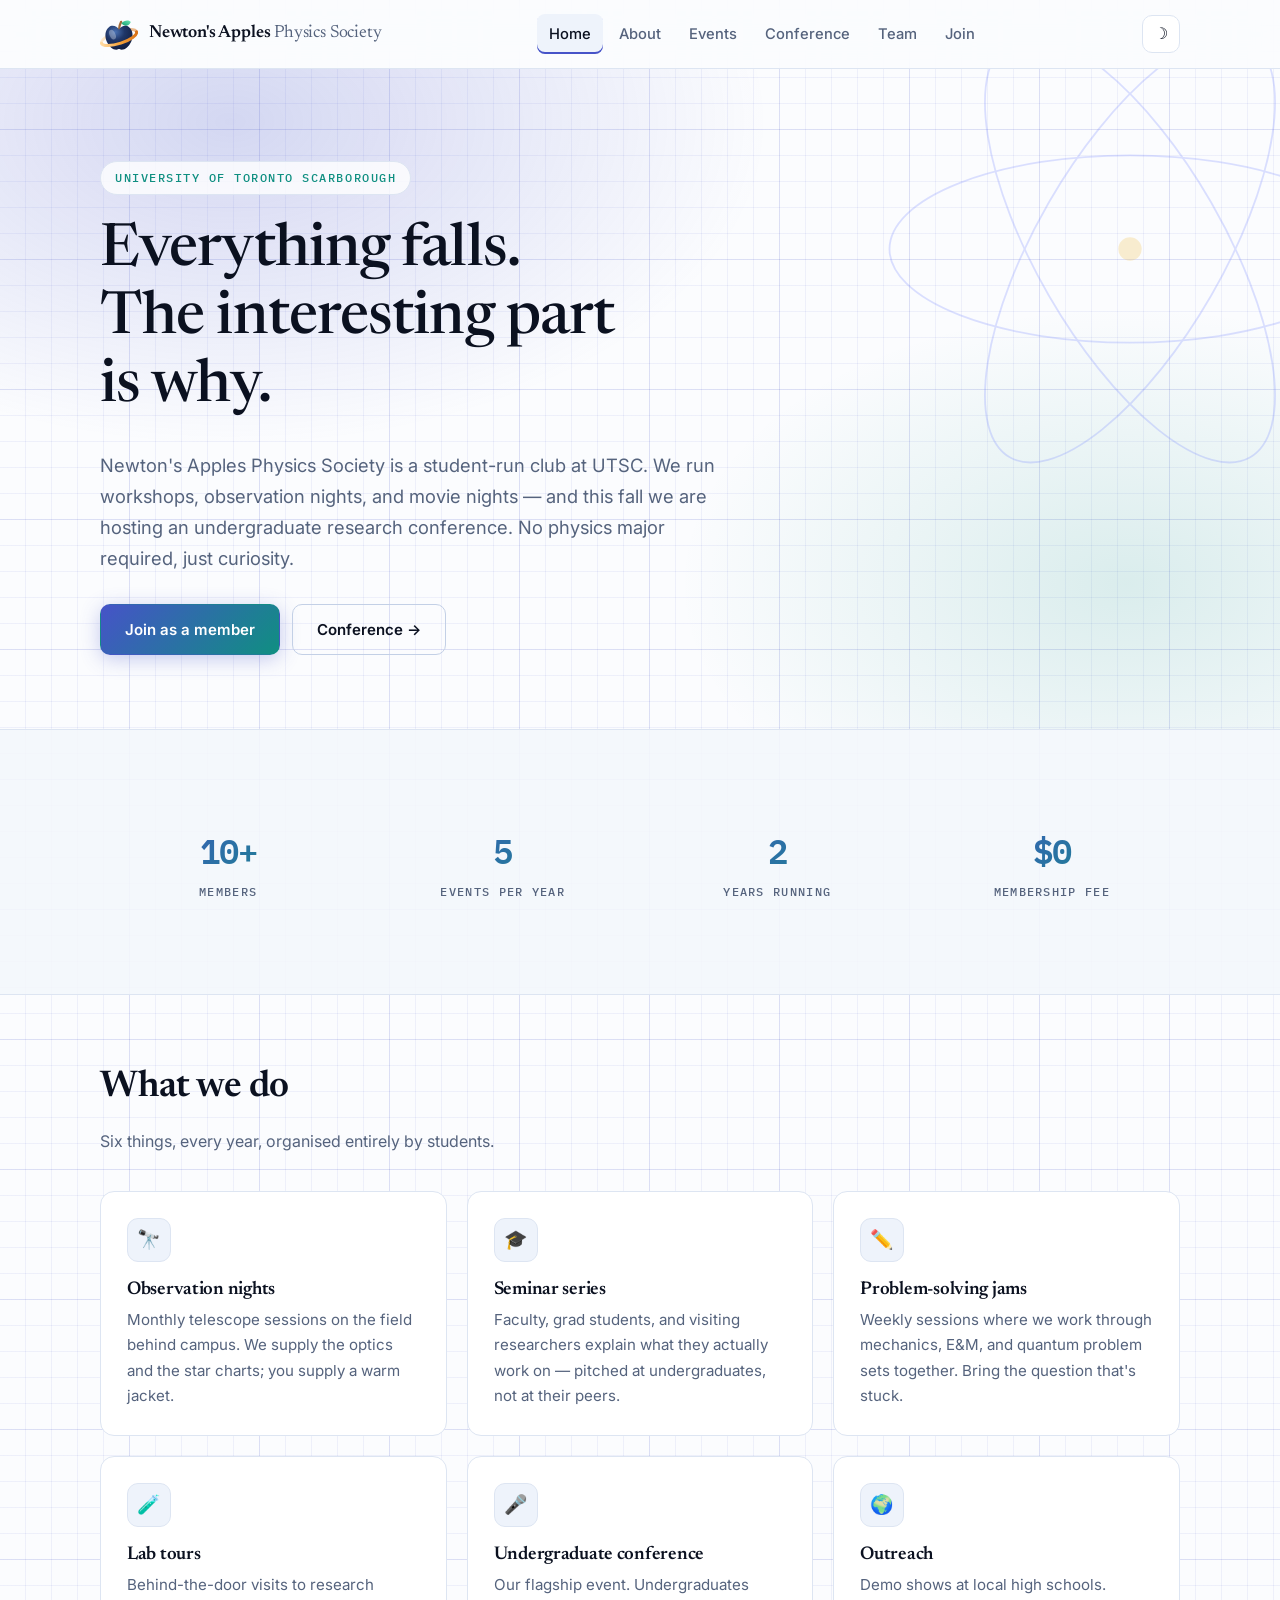
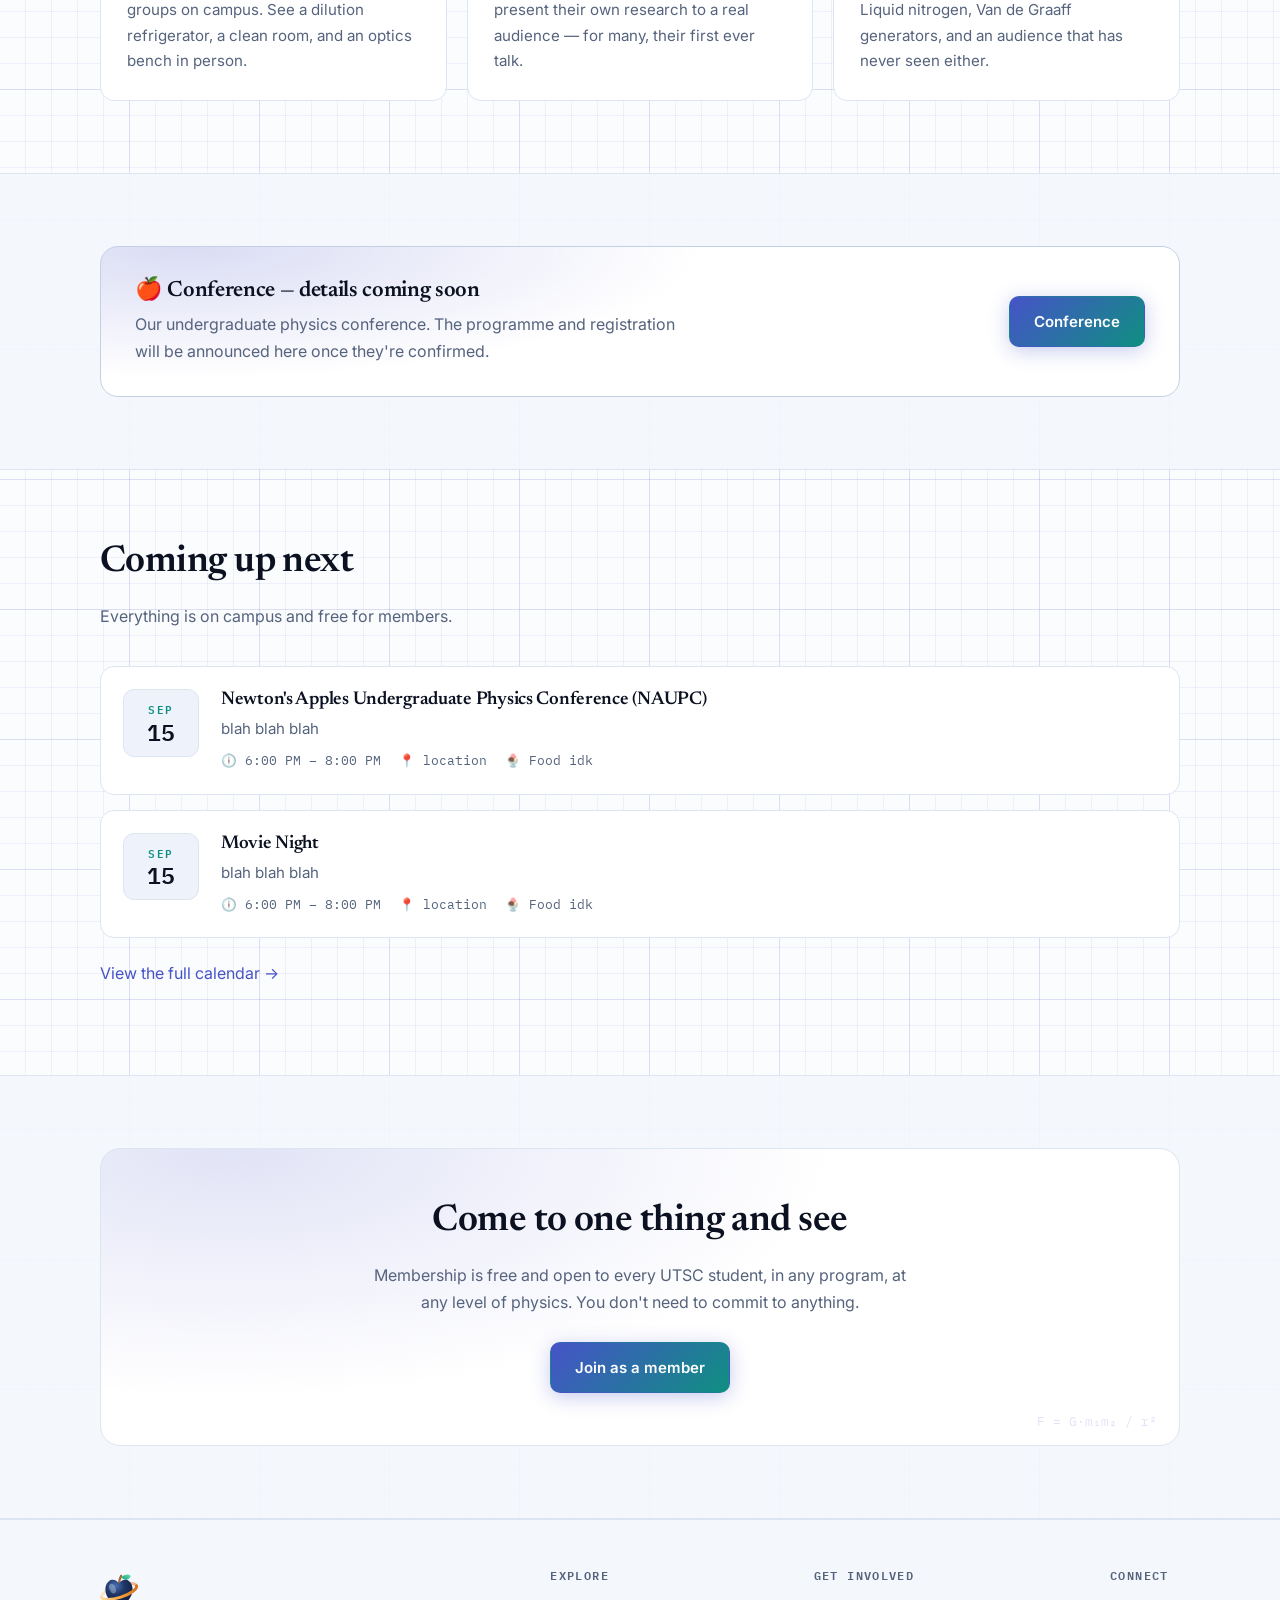
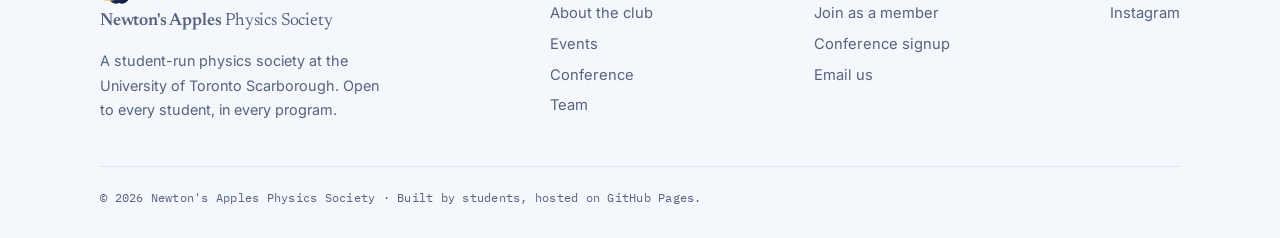
==== index.html @ 14713d63 "Update club description and event details" ====
<!DOCTYPE html>
<html lang="en" data-theme="dark">
<head>
<meta charset="utf-8">
<meta name="viewport" content="width=device-width, initial-scale=1">
<title>Newton's Apples Physics Society — UTSC</title>
<meta name="description" content="Newton's Apples Physics Society is a student-run club at UTSC — seminars, observation nights, problem-solving jams, and an annual undergraduate research conference.">
<link rel="icon" type="image/svg+xml" href="assets/img/logo-mark.svg">
<link rel="preconnect" href="https://fonts.googleapis.com">
<link rel="preconnect" href="https://fonts.gstatic.com" crossorigin>
<link href="https://fonts.googleapis.com/css2?family=IBM+Plex+Mono:wght@400;500;600&amp;family=Inter:wght@400;500;600;700&amp;family=Newsreader:opsz,wght@6..72,400;6..72,500;6..72,600&amp;display=swap" rel="stylesheet">
<link rel="stylesheet" href="assets/css/style.css">
<script src="assets/js/main.js"></script>
</head>
<body>

<header class="site-header">
  <div class="wrap nav">
    <a class="brand" href="index.html"><img class="brand-mark" src="assets/img/logo-mark.svg" alt="" width="38" height="38"> <span class="brand-name">Newton's Apples<span class="brand-sub">&nbsp;Physics Society</span></span></a>
    <nav class="nav-links">
      <a href="index.html">Home</a>
      <a href="about.html">About</a>
      <a href="events.html">Events</a>
      <a href="conference.html">Conference</a>
      <a href="team.html">Team</a>
      <a href="join.html">Join</a>
    </nav>
    <div style="display:flex;gap:8px">
      <button class="icon-btn" data-theme-toggle aria-label="Toggle theme">☀</button>
      <button class="icon-btn nav-toggle" data-nav-toggle aria-label="Menu" aria-expanded="false">☰</button>
    </div>
  </div>
</header>
<section class="hero">
  <div class="wrap">
    <span class="eyebrow">University of Toronto Scarborough</span>
    <h1>Everything falls.<br>The interesting part<br>is why.</h1>
    <p class="lead">Newton's Apples Physics Society is a student-run club at UTSC. We run workshops, observation nights, and movie nights — and this fall we are hosting an undergraduate research conference. No physics major required, just curiosity.</p>
    <div class="hero-actions">
      <a class="btn btn-primary" href="join.html">Join as a member</a>
      <a class="btn btn-ghost" href="conference.html">Conference →</a>
    </div>
  </div>
</section>

<section class="section section-alt">
  <div class="wrap">
    <div class="stats">
      <div class="stat"><div class="num">10+</div><div class="label">Members</div></div>
      <div class="stat"><div class="num">5</div><div class="label">Events per year</div></div>
      <div class="stat"><div class="num">2</div><div class="label">Years running</div></div>
      <div class="stat"><div class="num">$0</div><div class="label">Membership fee</div></div>
    </div>
  </div>
</section>

<section class="section">
  <div class="wrap">
    <div class="section-head">
      <h2>What we do</h2>
      <p>Six things, every year, organised entirely by students.</p>
    </div>
    <div class="grid grid-3">
      <div class="card">
        <div class="card-icon">🔭</div>
        <h3>Observation nights</h3>
        <p>Monthly telescope sessions on the field behind campus. We supply the optics and the star charts; you supply a warm jacket.</p>
      </div>
      <div class="card">
        <div class="card-icon">🎓</div>
        <h3>Seminar series</h3>
        <p>Faculty, grad students, and visiting researchers explain what they actually work on — pitched at undergraduates, not at their peers.</p>
      </div>
      <div class="card">
        <div class="card-icon">✏️</div>
        <h3>Problem-solving jams</h3>
        <p>Weekly sessions where we work through mechanics, E&amp;M, and quantum problem sets together. Bring the question that's stuck.</p>
      </div>
      <div class="card">
        <div class="card-icon">🧪</div>
        <h3>Lab tours</h3>
        <p>Behind-the-door visits to research groups on campus. See a dilution refrigerator, a clean room, and an optics bench in person.</p>
      </div>
      <div class="card">
        <div class="card-icon">🎤</div>
        <h3>Undergraduate conference</h3>
        <p>Our flagship event. Undergraduates present their own research to a real audience — for many, their first ever talk.</p>
      </div>
      <div class="card">
        <div class="card-icon">🌍</div>
        <h3>Outreach</h3>
        <p>Demo shows at local high schools. Liquid nitrogen, Van de Graaff generators, and an audience that has never seen either.</p>
      </div>
    </div>
  </div>
</section>

<section class="section section-alt">
  <div class="wrap">
    <div class="banner">
      <div>
        <h3>🍎 Conference — details coming soon</h3>
        <p>Our undergraduate physics conference. The programme and registration will be announced here once they're confirmed.</p>
      </div>
      <a class="btn btn-primary" href="conference.html">Conference</a>
    </div>
  </div>
</section>

<section class="section">
  <div class="wrap">
    <div class="section-head">
      <h2>Coming up next</h2>
      <p>Everything is on campus and free for members.</p>
    </div>

    <div class="event">
      <div class="event-date"><div class="mon">Sep</div><div class="day">15</div></div>
      <div class="event-body">
        <h3>Newton's Apples Undergraduate Physics Conference (NAUPC)</h3>
        <p>blah blah blah</p>
        <div class="event-meta"><span>🕕 6:00 PM – 8:00 PM</span><span>📍 location</span><span>🍨 Food idk</span></div>
      </div>
    </div>

    <div class="event">
      <div class="event-date"><div class="mon">Sep</div><div class="day">15</div></div>
      <div class="event-body">
        <h3>Movie Night</h3>
        <p>blah blah blah</p>
        <div class="event-meta"><span>🕕 6:00 PM – 8:00 PM</span><span>📍 location</span><span>🍨 Food idk</span></div>
      </div>
    </div>

    <p style="margin-top:22px"><a href="events.html">View the full calendar →</a></p>
  </div>
</section>

<section class="section section-alt">
  <div class="wrap">
    <div class="cta" data-eq="F = G·m₁m₂ / r²">
      <h2>Come to one thing and see</h2>
      <p>Membership is free and open to every UTSC student, in any program, at any level of physics. You don't need to commit to anything.</p>
      <a class="btn btn-primary" href="join.html">Join as a member</a>
    </div>
  </div>
</section>
<footer class="site-footer">
  <div class="wrap">
    <div class="footer-grid">
      <div class="footer-col" style="max-width:290px">
        <a class="brand" href="index.html" style="margin-bottom:10px"><img class="brand-mark" src="assets/img/logo-mark.svg" alt="" width="38" height="38"> <span class="brand-name">Newton's Apples<span class="brand-sub">&nbsp;Physics Society</span></span></a>
        <p class="muted" style="font-size:.9rem">A student-run physics society at the University of Toronto Scarborough. Open to every student, in every program.</p>
      </div>
      <div class="footer-col">
        <h4>Explore</h4>
        <a href="about.html">About the club</a>
        <a href="events.html">Events</a>
        <a href="conference.html">Conference</a>
        <a href="team.html">Team</a>
      </div>
      <div class="footer-col">
        <h4>Get involved</h4>
        <a href="join.html">Join as a member</a>
        <a href="conference.html">Conference signup</a>
        <a href="mailto:hello@example.com">Email us</a>
      </div>
      <div class="footer-col">
        <h4>Connect</h4>
        <a href="https://www.instagram.com/utsc_naps/" target="_blank" rel="noopener">Instagram</a>
      </div>
    </div>
    <div class="footer-bottom">© <span data-year>2026</span> Newton's Apples Physics Society · Built by students, hosted on GitHub Pages.</div>
  </div>
</footer>

</body>
</html>
---- assets/css/style.css ----
/* ============================================================
   Newton's Apples Physics Society — stylesheet

   Type system has three roles:
     serif (Newsreader)  → headings, scholarly/journal voice
     sans  (Inter)       → body copy
     mono  (Plex Mono)   → anything measured: dates, times, stats,
                           labels, table headers. Reads as readout.

   Re-theme the whole site from the :root block below.
   ============================================================ */

:root {
  /* deep space */
  --bg:        #05070e;
  --bg-2:      #080c17;
  --surface:   #0c1120;
  --surface-2: #121a2e;
  --border:    #1e2942;
  --border-lit:#2b3a5c;

  --text:      #e9eefc;
  --muted:     #8e9bba;

  --accent:    #7c8cff;   /* periwinkle — primary */
  --accent-2:  #4fd6c4;   /* teal — secondary */
  --gold:      #f2c14e;   /* the apple — sparingly */
  --accent-ink:#05070e;

  /* graph paper */
  --grid:      rgba(124, 140, 255, .055);
  --grid-bold: rgba(124, 140, 255, .085);
  --star:      rgba(255, 255, 255, .85);

  --radius:    14px;
  --maxw:      1120px;

  --serif: "Newsreader", ui-serif, Georgia, "Times New Roman", serif;
  --sans:  "Inter", -apple-system, BlinkMacSystemFont, "Segoe UI", Roboto, Helvetica, Arial, sans-serif;
  --mono:  "IBM Plex Mono", ui-monospace, SFMono-Regular, Menlo, Consolas, monospace;
}

[data-theme="light"] {
  --bg:        #fbfcfe;
  --bg-2:      #f4f7fc;
  --surface:   #ffffff;
  --surface-2: #eef3fb;
  --border:    #dde5f2;
  --border-lit:#c3d0e6;

  --text:      #0b1120;
  --muted:     #55637d;

  --accent:    #4653c8;
  --accent-2:  #0f8f81;
  --gold:      #b8862a;
  --accent-ink:#ffffff;

  --grid:      rgba(70, 83, 200, .07);
  --grid-bold: rgba(70, 83, 200, .11);
  --star:      transparent;
}

* { box-sizing: border-box; }
html { scroll-behavior: smooth; }

/* ---------- Graph paper ground ---------- */
body {
  margin: 0;
  color: var(--text);
  font-family: var(--sans);
  font-size: 16px;
  line-height: 1.68;
  -webkit-font-smoothing: antialiased;
  background-color: var(--bg);
  background-image:
    linear-gradient(var(--grid) 1px, transparent 1px),
    linear-gradient(90deg, var(--grid) 1px, transparent 1px),
    linear-gradient(var(--grid-bold) 1px, transparent 1px),
    linear-gradient(90deg, var(--grid-bold) 1px, transparent 1px);
  background-size: 26px 26px, 26px 26px, 130px 130px, 130px 130px;
  background-position: -1px -1px;
}

img { max-width: 100%; display: block; }
a { color: var(--accent); text-decoration: none; }
a:hover { text-decoration: underline; text-underline-offset: 3px; }

h1, h2, h3 {
  font-family: var(--serif);
  font-weight: 600;
  line-height: 1.15;
  letter-spacing: -0.015em;
  margin: 0 0 .5em;
}
h1 { font-size: clamp(2.3rem, 5.4vw, 3.7rem); font-weight: 500; }
h2 { font-size: clamp(1.7rem, 3.3vw, 2.3rem); }
h3 { font-size: 1.16rem; font-weight: 600; }
p  { margin: 0 0 1rem; }

.wrap { max-width: var(--maxw); margin: 0 auto; padding: 0 20px; }
.muted { color: var(--muted); }
.center { text-align: center; }

/* ---------- Header ---------- */
.site-header {
  position: sticky; top: 0; z-index: 50;
  background: color-mix(in srgb, var(--bg) 86%, transparent);
  backdrop-filter: blur(12px) saturate(1.3);
  border-bottom: 1px solid var(--border);
}
.nav { display: flex; align-items: center; justify-content: space-between; gap: 16px; min-height: 68px; }

.brand {
  display: flex; align-items: center; gap: 11px;
  font-family: var(--serif); font-weight: 600; font-size: 1.1rem;
  color: var(--text); text-decoration: none; letter-spacing: -0.01em;
}
.brand:hover { text-decoration: none; }
.brand-name { display: inline; }
.brand-sub { color: var(--muted); font-weight: 400; }

/* Brand mark: the apple-and-rings logo */
.brand-mark {
  width: 38px; height: 38px; flex: none; display: block;
}

.nav-links { display: flex; align-items: center; gap: 4px; }
.nav-links a {
  color: var(--muted); font-size: .92rem; font-weight: 500;
  padding: 8px 12px; border-radius: 8px; text-decoration: none;
  transition: color .15s ease, background .15s ease;
}
.nav-links a:hover { color: var(--text); background: var(--surface-2); text-decoration: none; }
.nav-links a.active { color: var(--text); background: var(--surface-2); box-shadow: inset 0 -2px 0 var(--accent); }

.icon-btn {
  background: var(--surface); border: 1px solid var(--border); color: var(--text);
  width: 38px; height: 38px; border-radius: 10px; cursor: pointer;
  display: grid; place-items: center; font-size: 1rem; line-height: 1;
  transition: border-color .15s ease, background .15s ease;
}
.icon-btn:hover { background: var(--surface-2); border-color: var(--border-lit); }
.nav-toggle { display: none; }

/* ---------- Buttons ---------- */
.btn {
  display: inline-block; padding: 12px 24px; border-radius: 10px;
  font-family: var(--sans); font-weight: 600; font-size: .94rem;
  text-decoration: none; cursor: pointer; border: 1px solid transparent;
  transition: transform .14s ease, box-shadow .14s ease, background .14s ease;
}
.btn:hover { text-decoration: none; transform: translateY(-2px); }
.btn-primary {
  background: linear-gradient(135deg, var(--accent), var(--accent-2));
  color: var(--accent-ink);
  box-shadow: 0 4px 20px color-mix(in srgb, var(--accent) 30%, transparent);
}
.btn-primary:hover { box-shadow: 0 8px 28px color-mix(in srgb, var(--accent) 42%, transparent); }
.btn-ghost { background: transparent; border-color: var(--border-lit); color: var(--text); }
.btn-ghost:hover { background: var(--surface-2); border-color: var(--accent); }

/* ---------- Hero: starfield + orbital diagram ---------- */
.hero { position: relative; padding: 92px 0 74px; overflow: hidden; }

/* nebula glow + stars */
.hero::before {
  content: ""; position: absolute; inset: 0; pointer-events: none;
  background:
    radial-gradient(1px 1px at 12% 22%, var(--star), transparent),
    radial-gradient(1px 1px at 27% 68%, var(--star), transparent),
    radial-gradient(1.4px 1.4px at 41% 15%, var(--star), transparent),
    radial-gradient(1px 1px at 58% 46%, var(--star), transparent),
    radial-gradient(1px 1px at 73% 12%, var(--star), transparent),
    radial-gradient(1.6px 1.6px at 86% 58%, var(--star), transparent),
    radial-gradient(1px 1px at 92% 31%, var(--star), transparent),
    radial-gradient(1px 1px at 64% 82%, var(--star), transparent),
    radial-gradient(1px 1px at 34% 90%, var(--star), transparent),
    radial-gradient(1.2px 1.2px at 8% 54%, var(--star), transparent),
    radial-gradient(60% 70% at 18% 8%, color-mix(in srgb, var(--accent) 22%, transparent), transparent 70%),
    radial-gradient(50% 60% at 88% 78%, color-mix(in srgb, var(--accent-2) 14%, transparent), transparent 70%);
}

/* three-ring orbital, top right */
.hero::after {
  content: ""; position: absolute; pointer-events: none;
  top: -80px; right: -110px; width: 520px; height: 520px;
  opacity: .26;
  background: no-repeat center/contain
    url("data:image/svg+xml,%3Csvg xmlns='http://www.w3.org/2000/svg' viewBox='0 0 400 400'%3E%3Cg fill='none' stroke='%237c8cff' stroke-width='1.4'%3E%3Cellipse cx='200' cy='200' rx='185' ry='72'/%3E%3Cellipse cx='200' cy='200' rx='185' ry='72' transform='rotate(60 200 200)'/%3E%3Cellipse cx='200' cy='200' rx='185' ry='72' transform='rotate(120 200 200)'/%3E%3C/g%3E%3Ccircle cx='200' cy='200' r='9' fill='%23f2c14e'/%3E%3Ccircle cx='385' cy='200' r='5' fill='%234fd6c4'/%3E%3Ccircle cx='108' cy='40' r='5' fill='%237c8cff'/%3E%3C/svg%3E");
  animation: orbit 64s linear infinite;
}
@keyframes orbit { to { transform: rotate(360deg); } }

.hero .wrap { position: relative; z-index: 1; }
.hero p.lead { font-size: 1.15rem; color: var(--muted); max-width: 640px; margin-bottom: 30px; }
.hero-actions { display: flex; gap: 12px; flex-wrap: wrap; }

/* ---------- Eyebrow (mono label) ---------- */
.eyebrow {
  display: inline-block;
  font-family: var(--mono); font-size: .73rem; font-weight: 500;
  letter-spacing: .13em; text-transform: uppercase; color: var(--accent-2);
  background: color-mix(in srgb, var(--surface) 80%, transparent);
  border: 1px solid var(--border); border-radius: 999px;
  padding: 6px 14px; margin-bottom: 22px;
}

/* ---------- Sections ---------- */
.section { position: relative; padding: 72px 0; }
.section-alt { background: color-mix(in srgb, var(--bg-2) 88%, transparent); border-block: 1px solid var(--border); }
.section-head { margin-bottom: 36px; max-width: 680px; }
.section-head p { color: var(--muted); margin: 0; }

/* ---------- Cards ---------- */
.grid { display: grid; gap: 20px; }
.grid-3 { grid-template-columns: repeat(auto-fit, minmax(285px, 1fr)); }
.grid-4 { grid-template-columns: repeat(auto-fit, minmax(225px, 1fr)); }

.card {
  position: relative; overflow: hidden;
  background: var(--surface); border: 1px solid var(--border);
  border-radius: var(--radius); padding: 26px;
  transition: border-color .18s ease, transform .18s ease, box-shadow .18s ease;
}
/* faint detector-glow on hover */
.card::after {
  content: ""; position: absolute; inset: 0; pointer-events: none; opacity: 0;
  background: radial-gradient(70% 90% at 50% 0%, color-mix(in srgb, var(--accent) 15%, transparent), transparent 70%);
  transition: opacity .25s ease;
}
.card:hover { border-color: var(--border-lit); transform: translateY(-3px); box-shadow: 0 12px 34px rgba(0,0,0,.28); }
.card:hover::after { opacity: 1; }
[data-theme="light"] .card:hover { box-shadow: 0 12px 30px rgba(11,17,32,.09); }
.card h3 { margin-bottom: .38em; }
.card p { color: var(--muted); margin: 0; font-size: .945rem; }
.card-icon {
  width: 44px; height: 44px; border-radius: 11px;
  background: var(--surface-2); border: 1px solid var(--border);
  display: grid; place-items: center;
  font-size: 1.18rem; margin-bottom: 17px;
  transition: border-color .18s ease;
}
.card:hover .card-icon { border-color: var(--border-lit); }

/* ---------- Stats: instrument readout ---------- */
.stats { display: grid; grid-template-columns: repeat(auto-fit, minmax(150px, 1fr)); gap: 18px; }
.stat { text-align: center; padding: 20px 14px; }
.stat .num {
  font-family: var(--mono); font-size: 2.15rem; font-weight: 600; letter-spacing: -.03em;
  background: linear-gradient(135deg, var(--accent), var(--accent-2));
  -webkit-background-clip: text; background-clip: text; color: transparent;
}
.stat .label {
  font-family: var(--mono); font-size: .74rem; font-weight: 500;
  letter-spacing: .11em; text-transform: uppercase; color: var(--muted); margin-top: 2px;
}

/* ---------- Events ---------- */
.event {
  display: flex; gap: 22px; align-items: flex-start;
  background: var(--surface); border: 1px solid var(--border);
  border-radius: var(--radius); padding: 22px; margin-bottom: 15px;
  transition: border-color .18s ease;
}
.event:hover { border-color: var(--border-lit); }
.event-date {
  flex: none; width: 76px; text-align: center;
  background: var(--surface-2); border: 1px solid var(--border);
  border-radius: 11px; padding: 10px 6px;
}
.event-date .mon {
  font-family: var(--mono); font-size: .7rem; font-weight: 600;
  letter-spacing: .12em; text-transform: uppercase; color: var(--accent-2);
}
.event-date .day { font-family: var(--mono); font-size: 1.45rem; font-weight: 600; line-height: 1.15; }
.event-body { flex: 1; min-width: 0; }
.event-body h3 { margin-bottom: .3em; }
.event-body p { color: var(--muted); margin: 0 0 .6em; font-size: .945rem; }
.event-meta {
  font-family: var(--mono); font-size: .79rem; color: var(--muted);
  display: flex; gap: 18px; flex-wrap: wrap;
}
.event.past { opacity: .58; }

/* ---------- Tags ---------- */
.tags { display: flex; gap: 7px; flex-wrap: wrap; margin-top: 14px; }
.tag {
  font-family: var(--mono); font-size: .71rem; font-weight: 500;
  letter-spacing: .05em; padding: 4px 10px; border-radius: 5px;
  background: var(--surface-2); border: 1px solid var(--border); color: var(--muted);
}

/* ---------- People: nucleus + orbit ---------- */
.person { text-align: center; }
.avatar {
  position: relative;
  width: 88px; height: 88px; border-radius: 50%; margin: 6px auto 20px;
  background: linear-gradient(135deg, var(--accent), var(--accent-2));
  display: grid; place-items: center;
  font-family: var(--mono); font-size: 1.45rem; font-weight: 600; color: var(--accent-ink);
}
.avatar::after {
  content: ""; position: absolute; inset: -9px -18px;
  border: 1px solid var(--border-lit); border-radius: 50%;
  transform: rotate(-22deg);
}
.person h3 { margin-bottom: .15em; font-size: 1.06rem; }
/* No bio after the role? Don't leave a dangling margin. */
.person .role:last-child { margin-bottom: 0; }
.person .role {
  font-family: var(--mono); font-size: .76rem; font-weight: 500;
  letter-spacing: .09em; text-transform: uppercase; color: var(--gold); margin-bottom: .7em;
}
.person p { font-size: .9rem; }

/* ---------- FAQ ---------- */
details.faq {
  background: var(--surface); border: 1px solid var(--border);
  border-radius: var(--radius); padding: 18px 22px; margin-bottom: 11px;
  transition: border-color .18s ease;
}
details.faq:hover { border-color: var(--border-lit); }
details.faq summary {
  cursor: pointer; font-family: var(--serif); font-weight: 600; font-size: 1.04rem;
  list-style: none; display: flex; justify-content: space-between; align-items: center; gap: 14px;
}
details.faq summary::-webkit-details-marker { display: none; }
details.faq summary::after {
  content: "+"; font-family: var(--mono); color: var(--accent-2);
  font-size: 1.25rem; font-weight: 400; flex: none;
}
details.faq[open] summary::after { content: "\2212"; }
details.faq p { color: var(--muted); margin: 13px 0 0; font-size: .945rem; }

/* ---------- CTA, stamped with an equation ---------- */
.cta {
  position: relative; overflow: hidden;
  background:
    radial-gradient(80% 120% at 12% 0%, color-mix(in srgb, var(--accent) 16%, transparent), transparent 70%),
    var(--surface);
  border: 1px solid var(--border); border-radius: 20px;
  padding: 52px 34px; text-align: center;
}
.cta::after {
  content: attr(data-eq);
  position: absolute; right: 22px; bottom: 12px;
  font-family: var(--mono); font-size: .82rem; color: var(--accent);
  opacity: .16; pointer-events: none; white-space: nowrap;
}
.cta p { color: var(--muted); max-width: 540px; margin: 0 auto 26px; }

/* ---------- Google Form embeds ---------- */
.form-embed { margin: 8px 0 0; }
.form-embed iframe {
  width: 100%; min-height: 780px; border: 1px solid var(--border);
  border-radius: var(--radius); background: #fff; display: block;
}
.form-setup {
  background: var(--surface); border: 1px dashed var(--border-lit);
  border-radius: var(--radius); padding: 40px 28px; text-align: center;
}
.form-setup .card-icon { margin: 0 auto 14px; width: 52px; height: 52px; font-size: 1.4rem; }
.form-setup h3 { margin-bottom: .4em; }
.form-setup p { color: var(--muted); max-width: 470px; margin: 0 auto 20px; font-size: .945rem; }
.form-setup code {
  font-family: var(--mono); background: var(--surface-2);
  border: 1px solid var(--border); border-radius: 5px;
  padding: 2px 7px; font-size: .84rem; color: var(--accent-2);
}

/* ---------- Conference banner ---------- */
.banner {
  position: relative; overflow: hidden;
  display: flex; align-items: center; justify-content: space-between;
  gap: 26px; flex-wrap: wrap;
  background:
    radial-gradient(70% 130% at 8% 0%, color-mix(in srgb, var(--accent) 20%, transparent), transparent 68%),
    var(--surface);
  border: 1px solid var(--border-lit); border-radius: 18px; padding: 32px 34px;
}
.banner h3 { margin-bottom: .3em; font-size: 1.38rem; }
.banner p { color: var(--muted); margin: 0; max-width: 560px; }

/* ---------- Timeline: worldline with events on it ---------- */
.timeline { border-left: 1px solid var(--border-lit); padding-left: 28px; margin-left: 9px; }
.timeline-item { position: relative; padding-bottom: 30px; }
.timeline-item::before {
  content: ""; position: absolute; left: -34px; top: 8px;
  width: 11px; height: 11px; border-radius: 50%;
  background: var(--accent-2); border: 2px solid var(--bg);
  box-shadow: 0 0 0 3px color-mix(in srgb, var(--accent-2) 22%, transparent);
}
.timeline-item .when {
  font-family: var(--mono); font-size: .75rem; font-weight: 500;
  letter-spacing: .1em; text-transform: uppercase; color: var(--gold); margin-bottom: 5px;
}
.timeline-item h3 { margin-bottom: .25em; font-size: 1.06rem; }
.timeline-item p { color: var(--muted); margin: 0; font-size: .935rem; }

/* ---------- Schedule table ---------- */
table.schedule { width: 100%; border-collapse: collapse; font-size: .94rem; }
table.schedule th, table.schedule td { text-align: left; padding: 13px 14px; border-bottom: 1px solid var(--border); }
table.schedule th {
  font-family: var(--mono); font-size: .72rem; font-weight: 600;
  text-transform: uppercase; letter-spacing: .1em; color: var(--muted);
}
table.schedule tbody tr { transition: background .15s ease; }
table.schedule tbody tr:hover { background: var(--surface); }
table.schedule td:first-child {
  font-family: var(--mono); white-space: nowrap; color: var(--accent-2); font-weight: 500;
}
table.schedule td:last-child { font-family: var(--mono); font-size: .85rem; color: var(--muted); }
.table-scroll { overflow-x: auto; -webkit-overflow-scrolling: touch; }

/* ---------- Footer ---------- */
.site-footer { border-top: 1px solid var(--border); background: var(--bg-2); padding: 46px 0 30px; font-size: .92rem; }
.footer-grid { display: flex; justify-content: space-between; gap: 34px; flex-wrap: wrap; margin-bottom: 28px; }
.footer-col h4 {
  font-family: var(--mono); font-size: .72rem; font-weight: 600;
  text-transform: uppercase; letter-spacing: .12em; color: var(--muted); margin: 0 0 13px;
}
.footer-col a { display: block; color: var(--muted); padding: 3px 0; }
.footer-col a:hover { color: var(--text); }
.footer-bottom {
  border-top: 1px solid var(--border); padding-top: 20px;
  color: var(--muted); font-family: var(--mono); font-size: .78rem; letter-spacing: .02em;
}

/* ---------- Mobile ---------- */
/* Nav collapses at 900px, not 760px, so the full club name always fits
   beside the links rather than being truncated. */
@media (max-width: 900px) {
  .nav-toggle { display: grid; }
  .nav-links {
    display: none; position: absolute; top: 100%; left: 0; right: 0;
    flex-direction: column; align-items: stretch; gap: 2px;
    background: var(--bg); border-bottom: 1px solid var(--border); padding: 12px 20px 18px;
  }
  .nav-links.open { display: flex; }
  .nav-links a { padding: 11px 12px; }
}

/* On narrow phones the name stacks under itself rather than shrinking away. */
@media (max-width: 520px) {
  .brand { font-size: 1rem; }
  .brand-name { display: flex; flex-direction: column; line-height: 1.14; }
  .brand-sub { font-size: .84em; }
  .brand-sub::before { content: none; }
}

@media (max-width: 760px) {
  .hero { padding: 58px 0 50px; }
  .hero::after { width: 320px; height: 320px; top: -60px; right: -120px; opacity: .12; }
  .event { flex-direction: column; gap: 14px; }
  .event-date { width: auto; display: inline-flex; gap: 9px; align-items: baseline; padding: 6px 14px; }
  .cta::after { display: none; }
}

@media (prefers-reduced-motion: reduce) {
  *, *::before, *::after { animation: none !important; transition: none !important; }
  html { scroll-behavior: auto; }
}

/* ---------- Under-construction placeholder ---------- */
.construction {
  max-width: 640px; margin: 0 auto; text-align: center;
  padding: 58px 32px; border-radius: 20px;
  border: 1px dashed var(--border-lit);
  background:
    radial-gradient(80% 120% at 50% 0%, color-mix(in srgb, var(--accent) 13%, transparent), transparent 70%),
    var(--surface);
}
.construction .glyph { font-size: 2.4rem; margin-bottom: 16px; }
.construction .glyph img { width: 92px; height: 92px; margin: 0 auto; }
.construction h2 { font-size: clamp(1.45rem, 2.6vw, 1.85rem); margin-bottom: .5em; }
.construction p { color: var(--muted); margin: 0 auto 24px; max-width: 460px; }
.construction .status {
  display: inline-flex; align-items: center; gap: 9px;
  font-family: var(--mono); font-size: .76rem; font-weight: 500;
  letter-spacing: .13em; text-transform: uppercase; color: var(--accent-2);
  background: var(--surface-2); border: 1px solid var(--border);
  border-radius: 999px; padding: 7px 16px;
}
.construction .status .dot {
  width: 7px; height: 7px; border-radius: 50%; flex: none;
  background: var(--accent-2); animation: pulse 1.9s ease-in-out infinite;
}
@keyframes pulse {
  0%, 100% { opacity: 1;  box-shadow: 0 0 0 0 color-mix(in srgb, var(--accent-2) 55%, transparent); }
  50%      { opacity: .5; box-shadow: 0 0 0 6px transparent; }
}
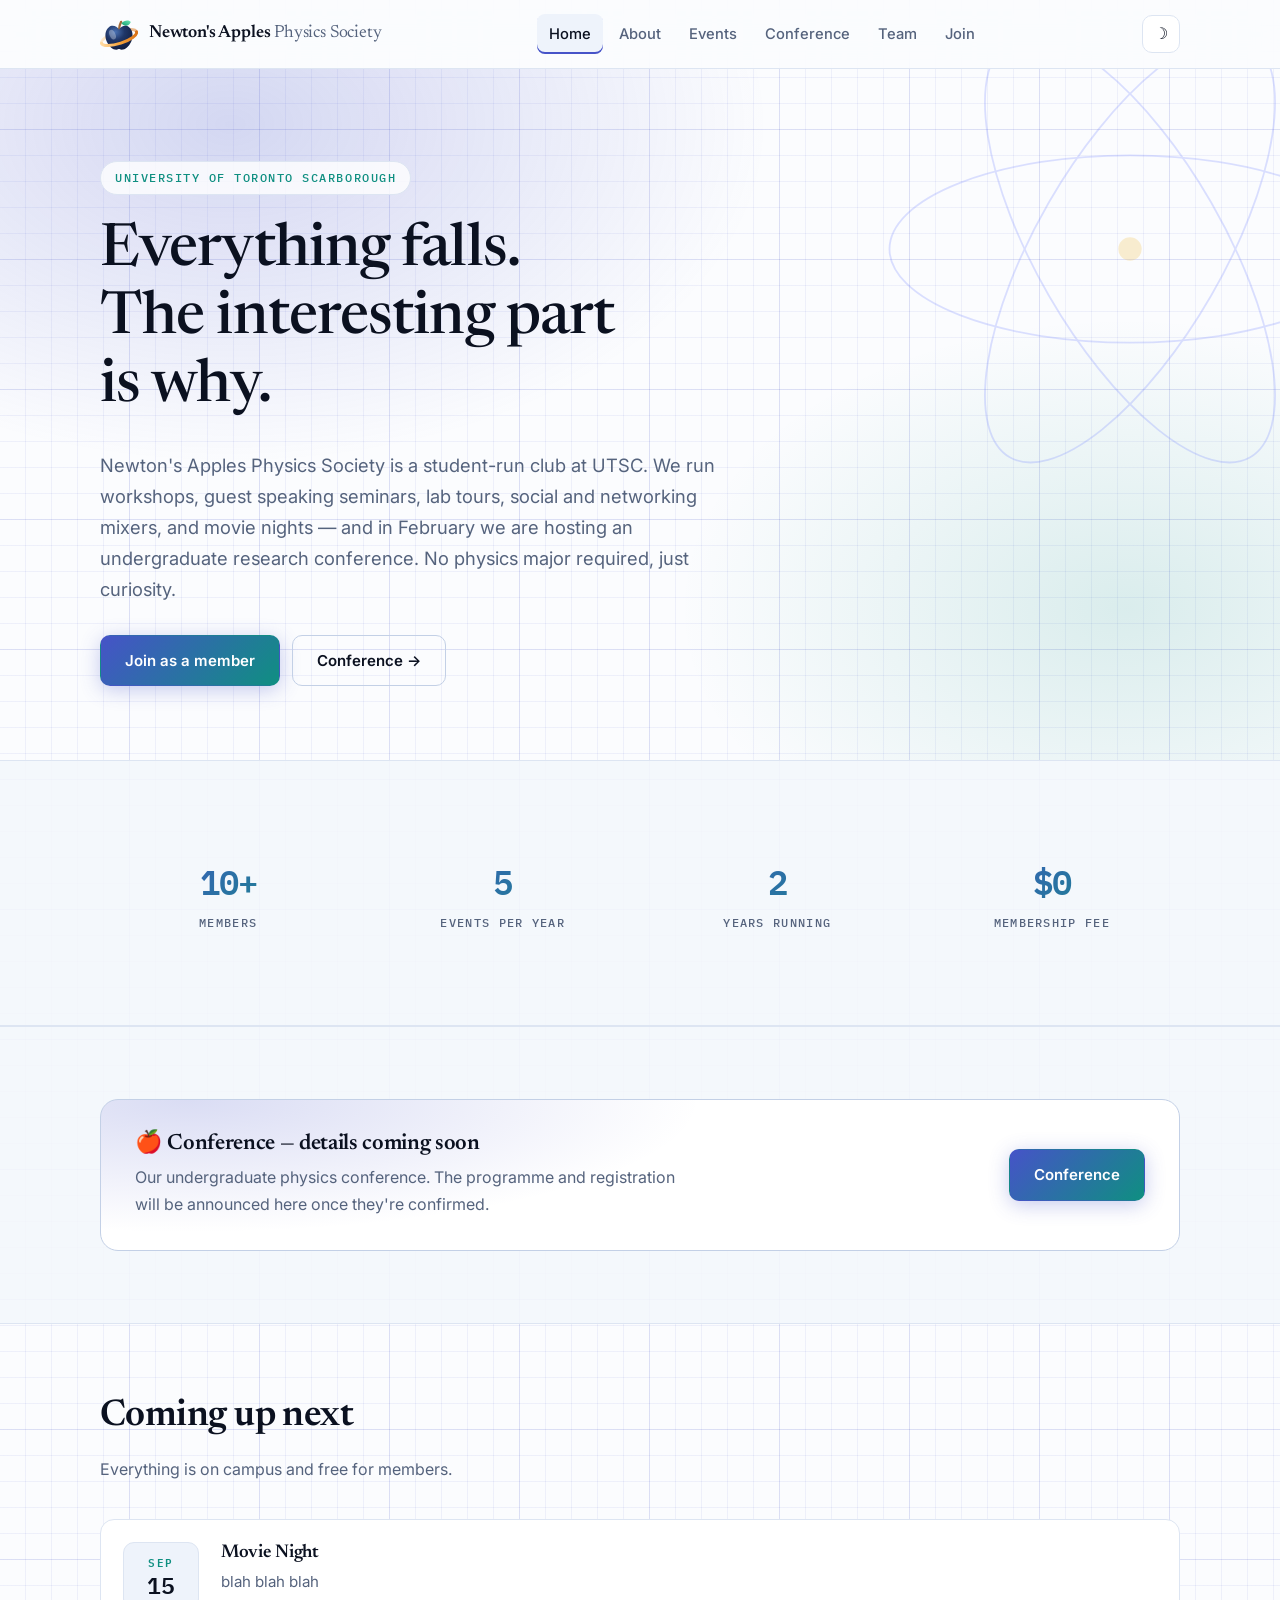
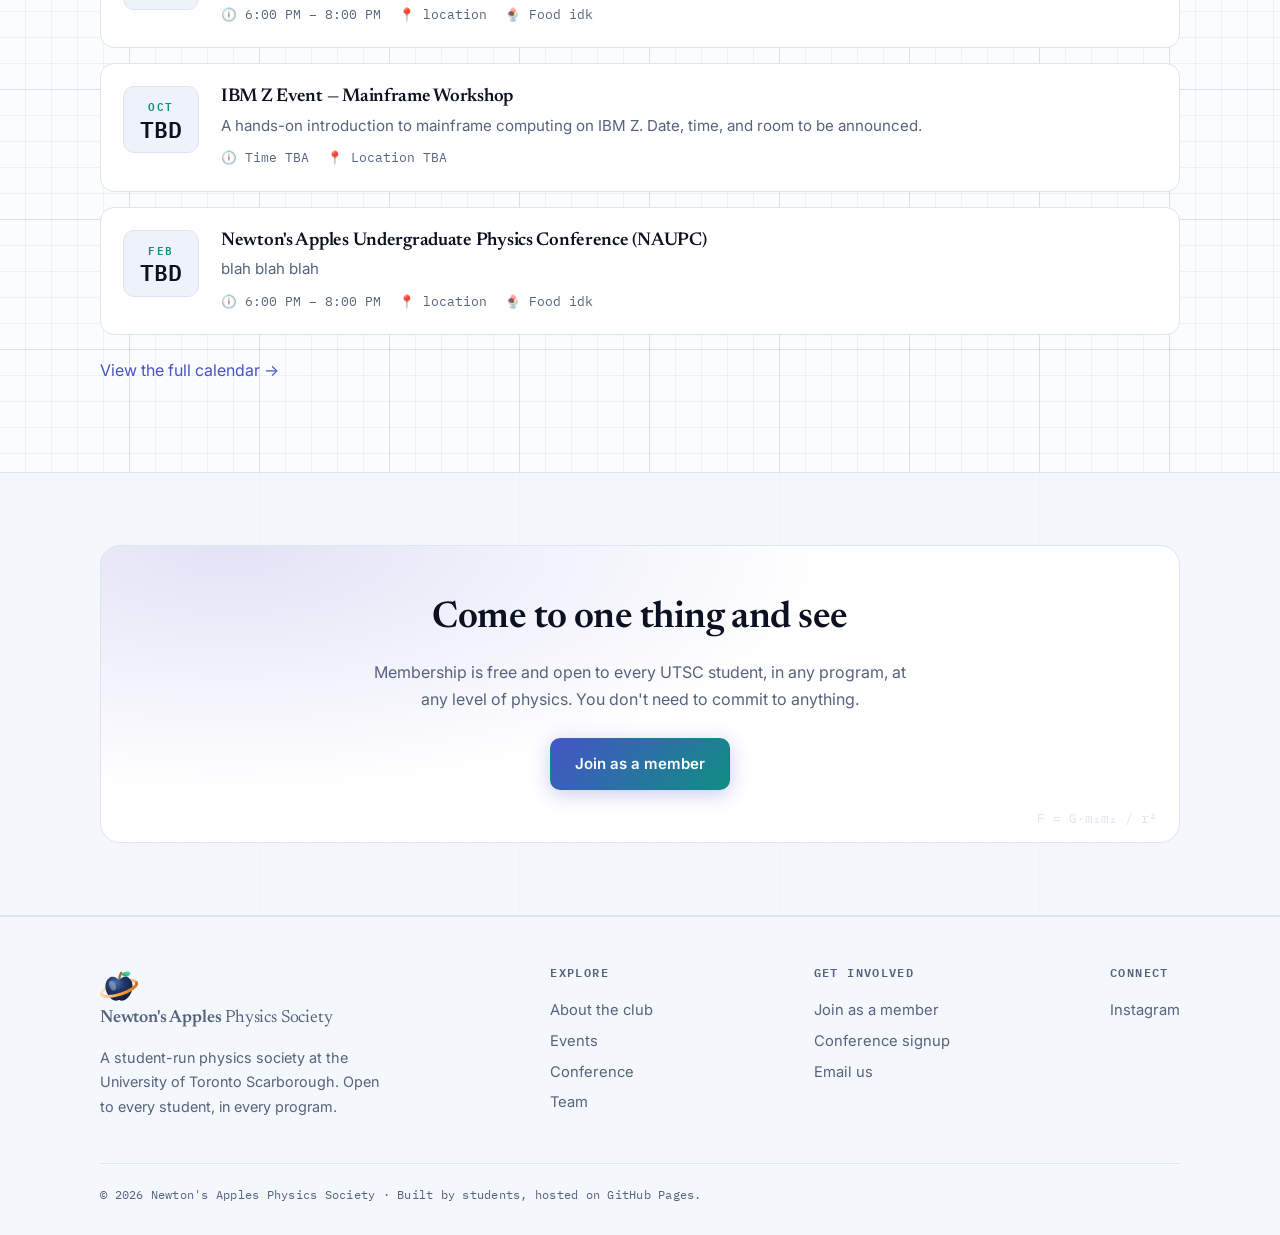
==== commit 8efca054: "Write the About page, connect the membership form, add the club email About is no longer a placehold" ====
--- a/index.html
+++ b/index.html
@@ -4,7 +4,7 @@
 <meta charset="utf-8">
 <meta name="viewport" content="width=device-width, initial-scale=1">
 <title>Newton's Apples Physics Society — UTSC</title>
-<meta name="description" content="Newton's Apples Physics Society is a student-run club at UTSC — seminars, observation nights, problem-solving jams, and an annual undergraduate research conference.">
+<meta name="description" content="Newton's Apples Physics Society is a student-run club at UTSC — workshops, guest speaking seminars, lab tours, social and networking mixers, movie nights, and an annual undergraduate research conference.">
 <link rel="icon" type="image/svg+xml" href="assets/img/logo-mark.svg">
 <link rel="preconnect" href="https://fonts.googleapis.com">
 <link rel="preconnect" href="https://fonts.gstatic.com" crossorigin>
@@ -35,7 +35,7 @@
   <div class="wrap">
     <span class="eyebrow">University of Toronto Scarborough</span>
     <h1>Everything falls.<br>The interesting part<br>is why.</h1>
-    <p class="lead">Newton's Apples Physics Society is a student-run club at UTSC. We run workshops, observation nights, and movie nights — and this fall we are hosting an undergraduate research conference. No physics major required, just curiosity.</p>
+    <p class="lead">Newton's Apples Physics Society is a student-run club at UTSC. We run workshops, guest speaking seminars, lab tours, social and networking mixers, and movie nights — and in February we are hosting an undergraduate research conference. No physics major required, just curiosity.</p>
     <div class="hero-actions">
       <a class="btn btn-primary" href="join.html">Join as a member</a>
       <a class="btn btn-ghost" href="conference.html">Conference →</a>
@@ -50,47 +50,6 @@
       <div class="stat"><div class="num">5</div><div class="label">Events per year</div></div>
       <div class="stat"><div class="num">2</div><div class="label">Years running</div></div>
       <div class="stat"><div class="num">$0</div><div class="label">Membership fee</div></div>
-    </div>
-  </div>
-</section>
-
-<section class="section">
-  <div class="wrap">
-    <div class="section-head">
-      <h2>What we do</h2>
-      <p>Six things, every year, organised entirely by students.</p>
-    </div>
-    <div class="grid grid-3">
-      <div class="card">
-        <div class="card-icon">🔭</div>
-        <h3>Observation nights</h3>
-        <p>Monthly telescope sessions on the field behind campus. We supply the optics and the star charts; you supply a warm jacket.</p>
-      </div>
-      <div class="card">
-        <div class="card-icon">🎓</div>
-        <h3>Seminar series</h3>
-        <p>Faculty, grad students, and visiting researchers explain what they actually work on — pitched at undergraduates, not at their peers.</p>
-      </div>
-      <div class="card">
-        <div class="card-icon">✏️</div>
-        <h3>Problem-solving jams</h3>
-        <p>Weekly sessions where we work through mechanics, E&amp;M, and quantum problem sets together. Bring the question that's stuck.</p>
-      </div>
-      <div class="card">
-        <div class="card-icon">🧪</div>
-        <h3>Lab tours</h3>
-        <p>Behind-the-door visits to research groups on campus. See a dilution refrigerator, a clean room, and an optics bench in person.</p>
-      </div>
-      <div class="card">
-        <div class="card-icon">🎤</div>
-        <h3>Undergraduate conference</h3>
-        <p>Our flagship event. Undergraduates present their own research to a real audience — for many, their first ever talk.</p>
-      </div>
-      <div class="card">
-        <div class="card-icon">🌍</div>
-        <h3>Outreach</h3>
-        <p>Demo shows at local high schools. Liquid nitrogen, Van de Graaff generators, and an audience that has never seen either.</p>
-      </div>
     </div>
   </div>
 </section>
@@ -117,20 +76,30 @@
     <div class="event">
       <div class="event-date"><div class="mon">Sep</div><div class="day">15</div></div>
       <div class="event-body">
+        <h3>Movie Night</h3>
+        <p>blah blah blah</p>
+        <div class="event-meta"><span>🕕 6:00 PM – 8:00 PM</span><span>📍 location</span><span>🍨 Food idk</span></div>
+      </div>
+    </div>
+
+    <div class="event">
+      <div class="event-date"><div class="mon">Oct</div><div class="day">TBD</div></div>
+      <div class="event-body">
+        <h3>IBM Z Event — Mainframe Workshop</h3>
+        <p>A hands-on introduction to mainframe computing on IBM Z. Date, time, and room to be announced.</p>
+        <div class="event-meta"><span>🕕 Time TBA</span><span>📍 Location TBA</span></div>
+      </div>
+    </div>
+
+    <div class="event">
+      <div class="event-date"><div class="mon">Feb</div><div class="day">TBD</div></div>
+      <div class="event-body">
         <h3>Newton's Apples Undergraduate Physics Conference (NAUPC)</h3>
         <p>blah blah blah</p>
         <div class="event-meta"><span>🕕 6:00 PM – 8:00 PM</span><span>📍 location</span><span>🍨 Food idk</span></div>
       </div>
     </div>
 
-    <div class="event">
-      <div class="event-date"><div class="mon">Sep</div><div class="day">15</div></div>
-      <div class="event-body">
-        <h3>Movie Night</h3>
-        <p>blah blah blah</p>
-        <div class="event-meta"><span>🕕 6:00 PM – 8:00 PM</span><span>📍 location</span><span>🍨 Food idk</span></div>
-      </div>
-    </div>
 
     <p style="margin-top:22px"><a href="events.html">View the full calendar →</a></p>
   </div>
@@ -163,7 +132,7 @@
         <h4>Get involved</h4>
         <a href="join.html">Join as a member</a>
         <a href="conference.html">Conference signup</a>
-        <a href="mailto:hello@example.com">Email us</a>
+        <a href="mailto:utsc.naps@seds.ca">Email us</a>
       </div>
       <div class="footer-col">
         <h4>Connect</h4>
--- a/assets/css/style.css
+++ b/assets/css/style.css
@@ -31,6 +31,7 @@
   --grid:      rgba(124, 140, 255, .055);
   --grid-bold: rgba(124, 140, 255, .085);
   --star:      rgba(255, 255, 255, .85);
+  --star-far:  rgba(233, 238, 252, .30);   /* distant stars, page-wide */
 
   --radius:    14px;
   --maxw:      1120px;
@@ -59,6 +60,7 @@
   --grid:      rgba(70, 83, 200, .07);
   --grid-bold: rgba(70, 83, 200, .11);
   --star:      transparent;
+  --star-far:  transparent;
 }
 
 * { box-sizing: border-box; }
@@ -74,11 +76,24 @@
   -webkit-font-smoothing: antialiased;
   background-color: var(--bg);
   background-image:
+    /* distant starfield — each layer tiles at its own size so the pattern
+       never lines up into a visible grid. Invisible in light mode. */
+    radial-gradient(1px 1px at 18% 24%, var(--star-far), transparent),
+    radial-gradient(1px 1px at 76% 61%, var(--star-far), transparent),
+    radial-gradient(1.3px 1.3px at 47% 82%, var(--star-far), transparent),
+    radial-gradient(1px 1px at 88% 17%, var(--star-far), transparent),
+    radial-gradient(1px 1px at 31% 57%, var(--star-far), transparent),
+    radial-gradient(1.2px 1.2px at 63% 35%, var(--star-far), transparent),
+    radial-gradient(1px 1px at 9% 73%, var(--star-far), transparent),
+    radial-gradient(1px 1px at 55% 8%, var(--star-far), transparent),
     linear-gradient(var(--grid) 1px, transparent 1px),
     linear-gradient(90deg, var(--grid) 1px, transparent 1px),
     linear-gradient(var(--grid-bold) 1px, transparent 1px),
     linear-gradient(90deg, var(--grid-bold) 1px, transparent 1px);
-  background-size: 26px 26px, 26px 26px, 130px 130px, 130px 130px;
+  background-size:
+    370px 370px, 430px 430px, 510px 510px, 590px 590px,
+    670px 670px, 730px 730px, 830px 830px, 910px 910px,
+    26px 26px, 26px 26px, 130px 130px, 130px 130px;
   background-position: -1px -1px;
 }
 
@@ -177,6 +192,13 @@
     radial-gradient(1px 1px at 64% 82%, var(--star), transparent),
     radial-gradient(1px 1px at 34% 90%, var(--star), transparent),
     radial-gradient(1.2px 1.2px at 8% 54%, var(--star), transparent),
+    radial-gradient(1px 1px at 19% 38%, var(--star), transparent),
+    radial-gradient(1px 1px at 47% 71%, var(--star), transparent),
+    radial-gradient(1.3px 1.3px at 68% 27%, var(--star), transparent),
+    radial-gradient(1px 1px at 80% 44%, var(--star), transparent),
+    radial-gradient(1px 1px at 51% 33%, var(--star), transparent),
+    radial-gradient(1.1px 1.1px at 96% 69%, var(--star), transparent),
+    radial-gradient(1px 1px at 23% 84%, var(--star), transparent),
     radial-gradient(60% 70% at 18% 8%, color-mix(in srgb, var(--accent) 22%, transparent), transparent 70%),
     radial-gradient(50% 60% at 88% 78%, color-mix(in srgb, var(--accent-2) 14%, transparent), transparent 70%);
 }
@@ -295,15 +317,20 @@
 .person { text-align: center; }
 .avatar {
   position: relative;
-  width: 88px; height: 88px; border-radius: 50%; margin: 6px auto 20px;
+  width: 120px; height: 120px; border-radius: 50%; margin: 6px auto 20px;
   background: linear-gradient(135deg, var(--accent), var(--accent-2));
   display: grid; place-items: center;
-  font-family: var(--mono); font-size: 1.45rem; font-weight: 600; color: var(--accent-ink);
+  font-family: var(--mono); font-size: 1.95rem; font-weight: 600; color: var(--accent-ink);
 }
 .avatar::after {
-  content: ""; position: absolute; inset: -9px -18px;
+  content: ""; position: absolute; inset: -12px -25px;
   border: 1px solid var(--border-lit); border-radius: 50%;
   transform: rotate(-22deg);
+}
+/* Photo avatars; the gradient below stays as the fallback for members without one. */
+.avatar img {
+  width: 100%; height: 100%; border-radius: 50%;
+  object-fit: cover; display: block;
 }
 .person h3 { margin-bottom: .15em; font-size: 1.06rem; }
 /* No bio after the role? Don't leave a dangling margin. */
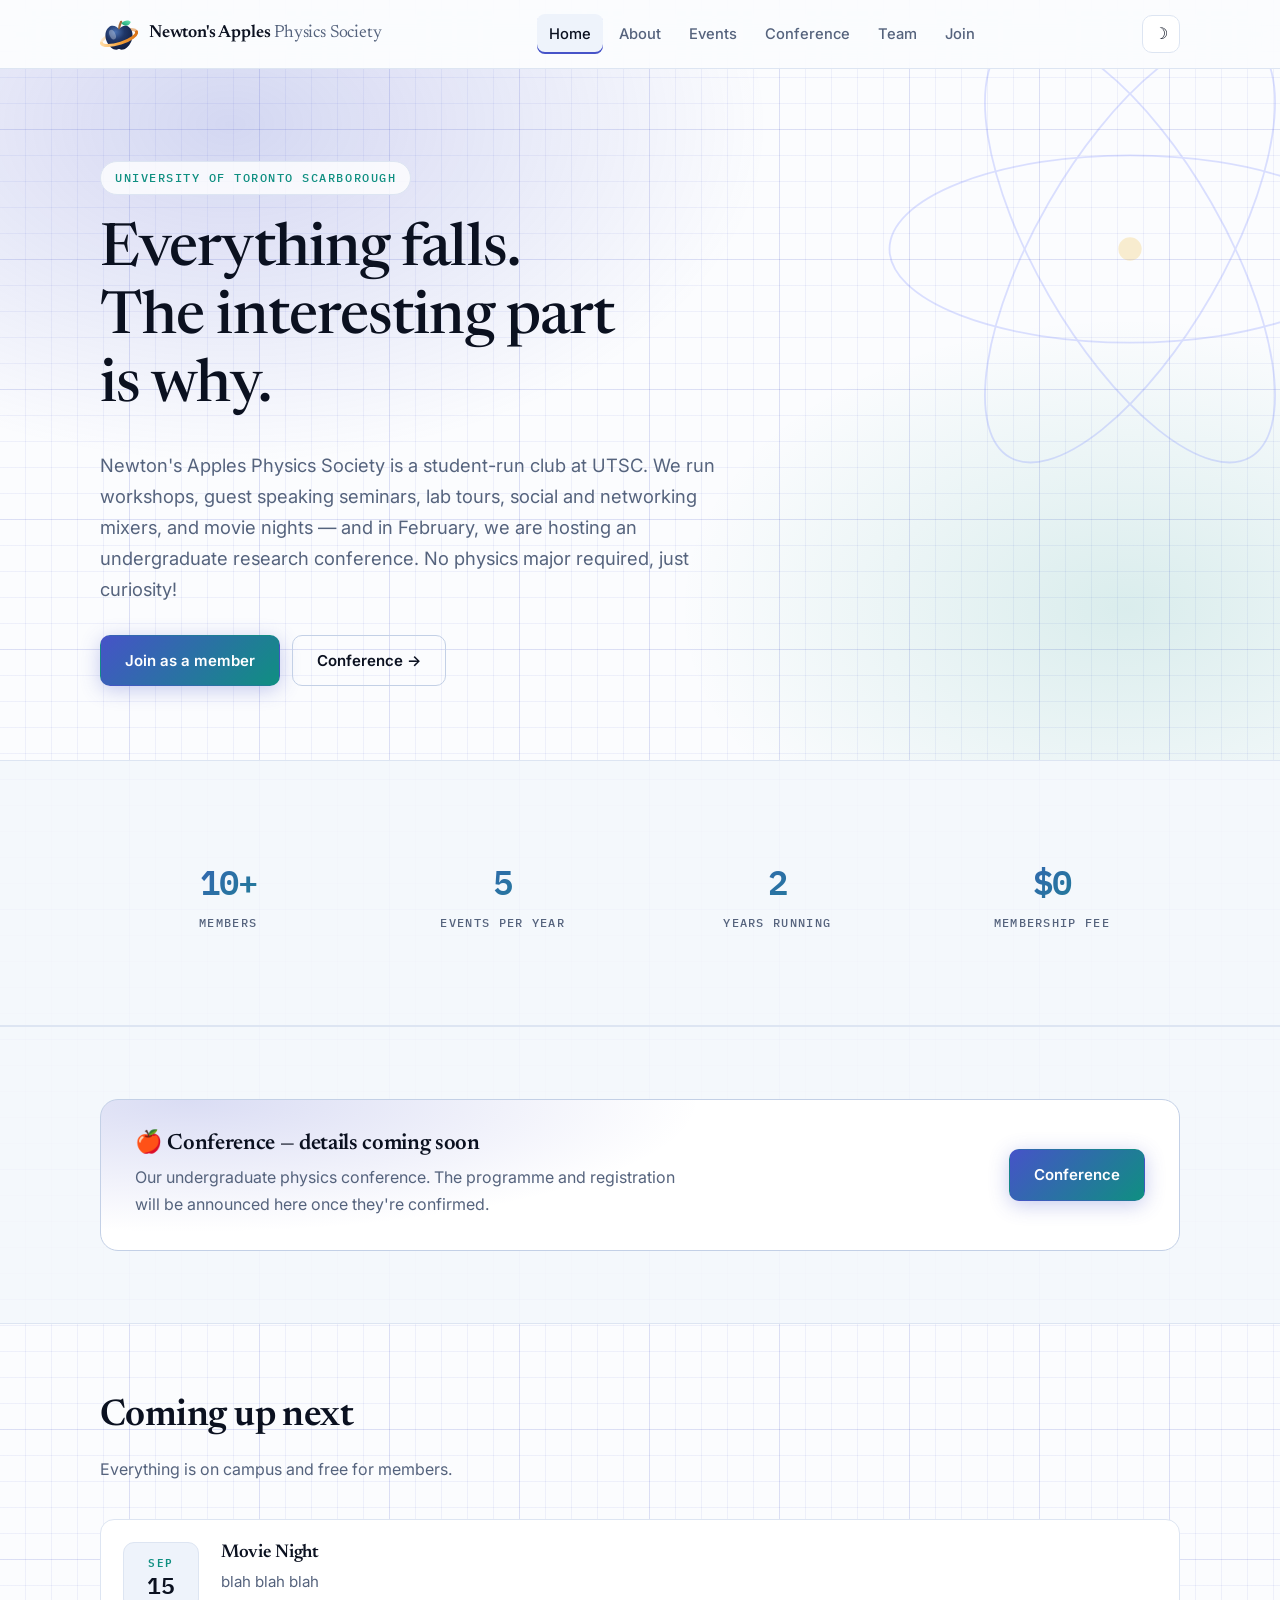
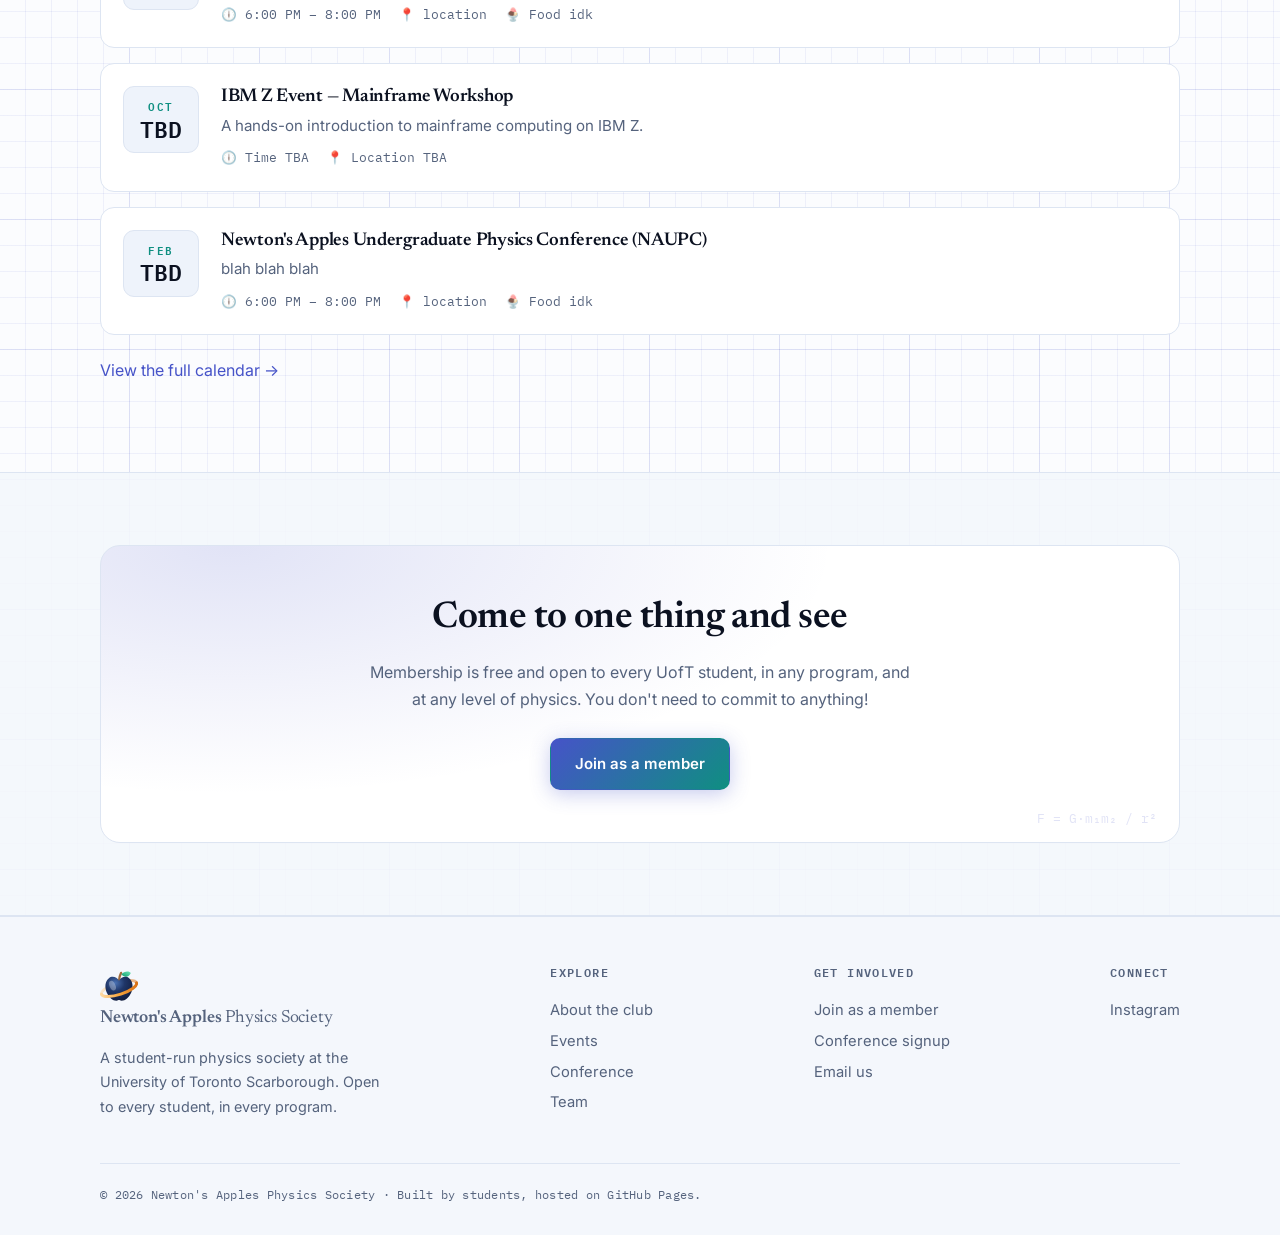
==== commit fcdda5f7: "Revise text for Newton's Apples Physics Society Updated club description and event details for clari" ====
--- a/index.html
+++ b/index.html
@@ -35,7 +35,7 @@
   <div class="wrap">
     <span class="eyebrow">University of Toronto Scarborough</span>
     <h1>Everything falls.<br>The interesting part<br>is why.</h1>
-    <p class="lead">Newton's Apples Physics Society is a student-run club at UTSC. We run workshops, guest speaking seminars, lab tours, social and networking mixers, and movie nights — and in February we are hosting an undergraduate research conference. No physics major required, just curiosity.</p>
+    <p class="lead">Newton's Apples Physics Society is a student-run club at UTSC. We run workshops, guest speaking seminars, lab tours, social and networking mixers, and movie nights — and in February, we are hosting an undergraduate research conference. No physics major required, just curiosity!</p>
     <div class="hero-actions">
       <a class="btn btn-primary" href="join.html">Join as a member</a>
       <a class="btn btn-ghost" href="conference.html">Conference →</a>
@@ -86,7 +86,7 @@
       <div class="event-date"><div class="mon">Oct</div><div class="day">TBD</div></div>
       <div class="event-body">
         <h3>IBM Z Event — Mainframe Workshop</h3>
-        <p>A hands-on introduction to mainframe computing on IBM Z. Date, time, and room to be announced.</p>
+        <p>A hands-on introduction to mainframe computing on IBM Z.</p>
         <div class="event-meta"><span>🕕 Time TBA</span><span>📍 Location TBA</span></div>
       </div>
     </div>
@@ -109,7 +109,7 @@
   <div class="wrap">
     <div class="cta" data-eq="F = G·m₁m₂ / r²">
       <h2>Come to one thing and see</h2>
-      <p>Membership is free and open to every UTSC student, in any program, at any level of physics. You don't need to commit to anything.</p>
+      <p>Membership is free and open to every UofT student, in any program, and at any level of physics. You don't need to commit to anything!</p>
       <a class="btn btn-primary" href="join.html">Join as a member</a>
     </div>
   </div>
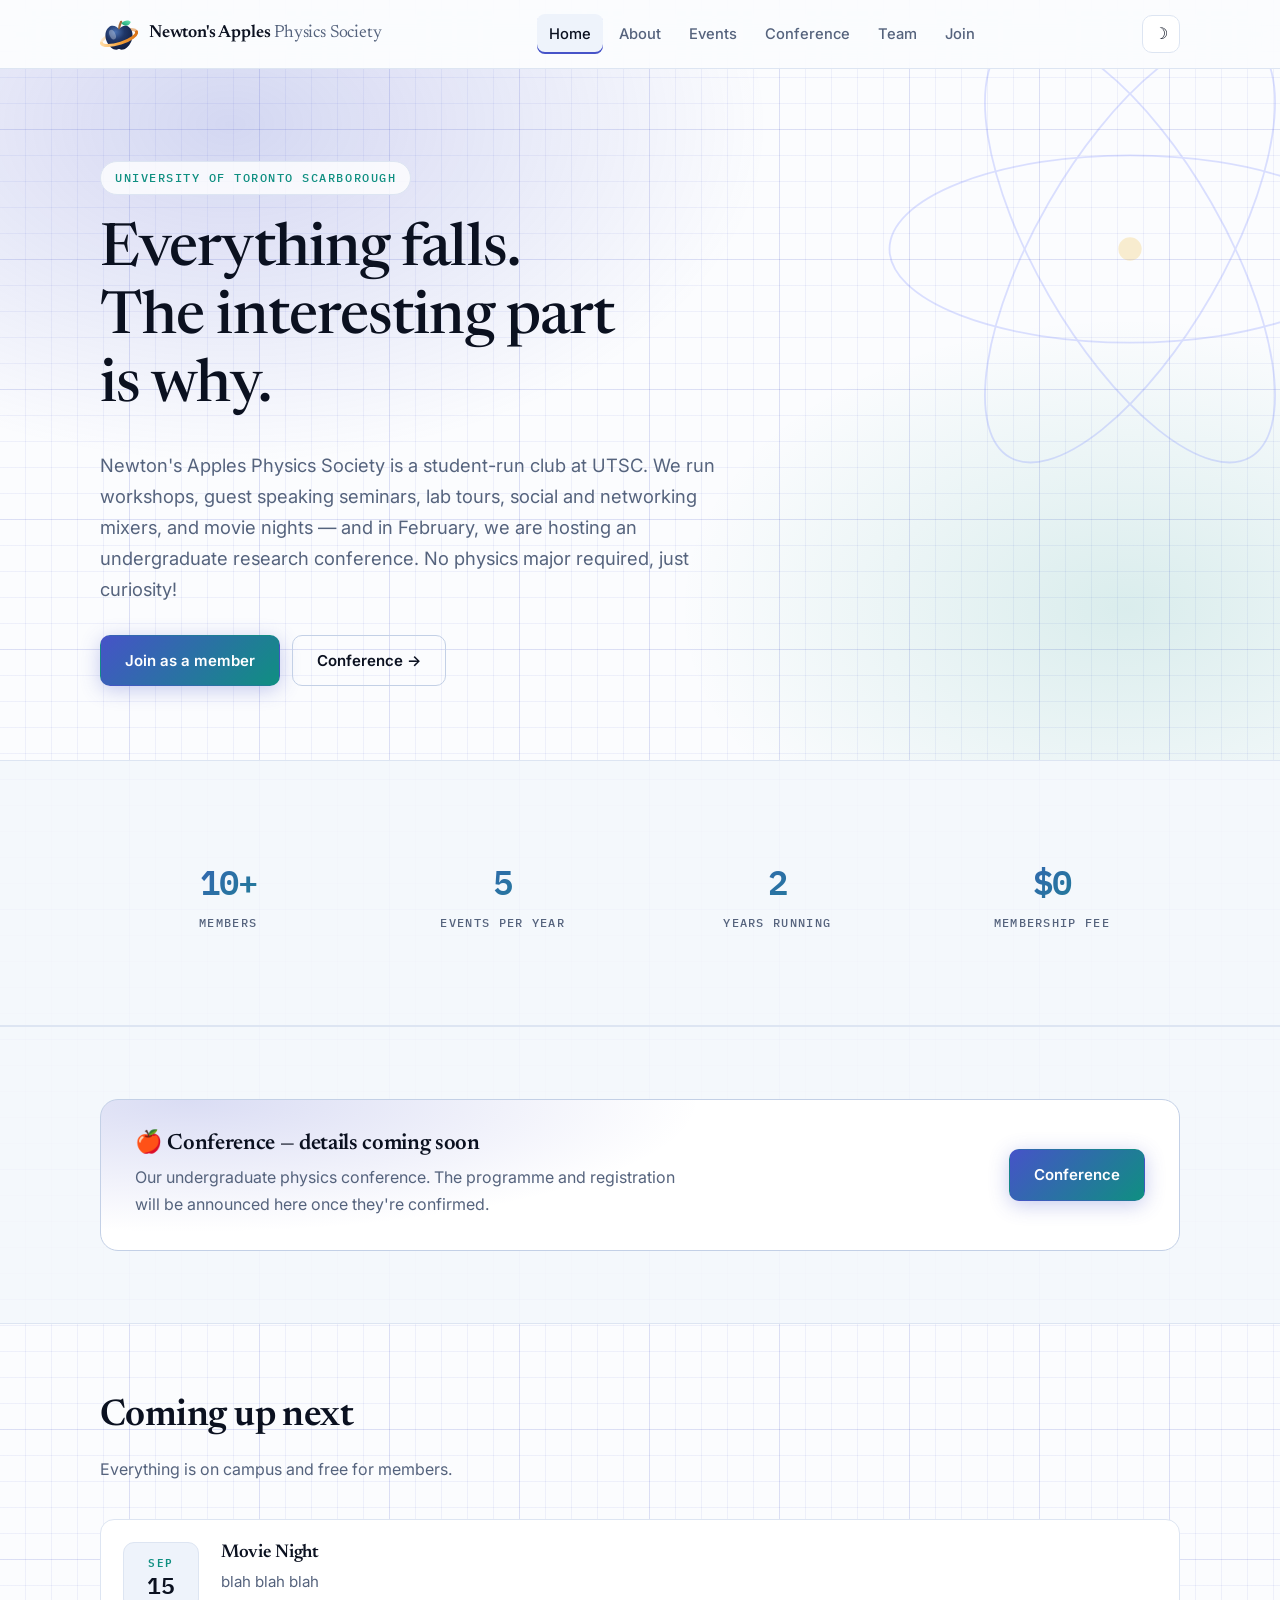
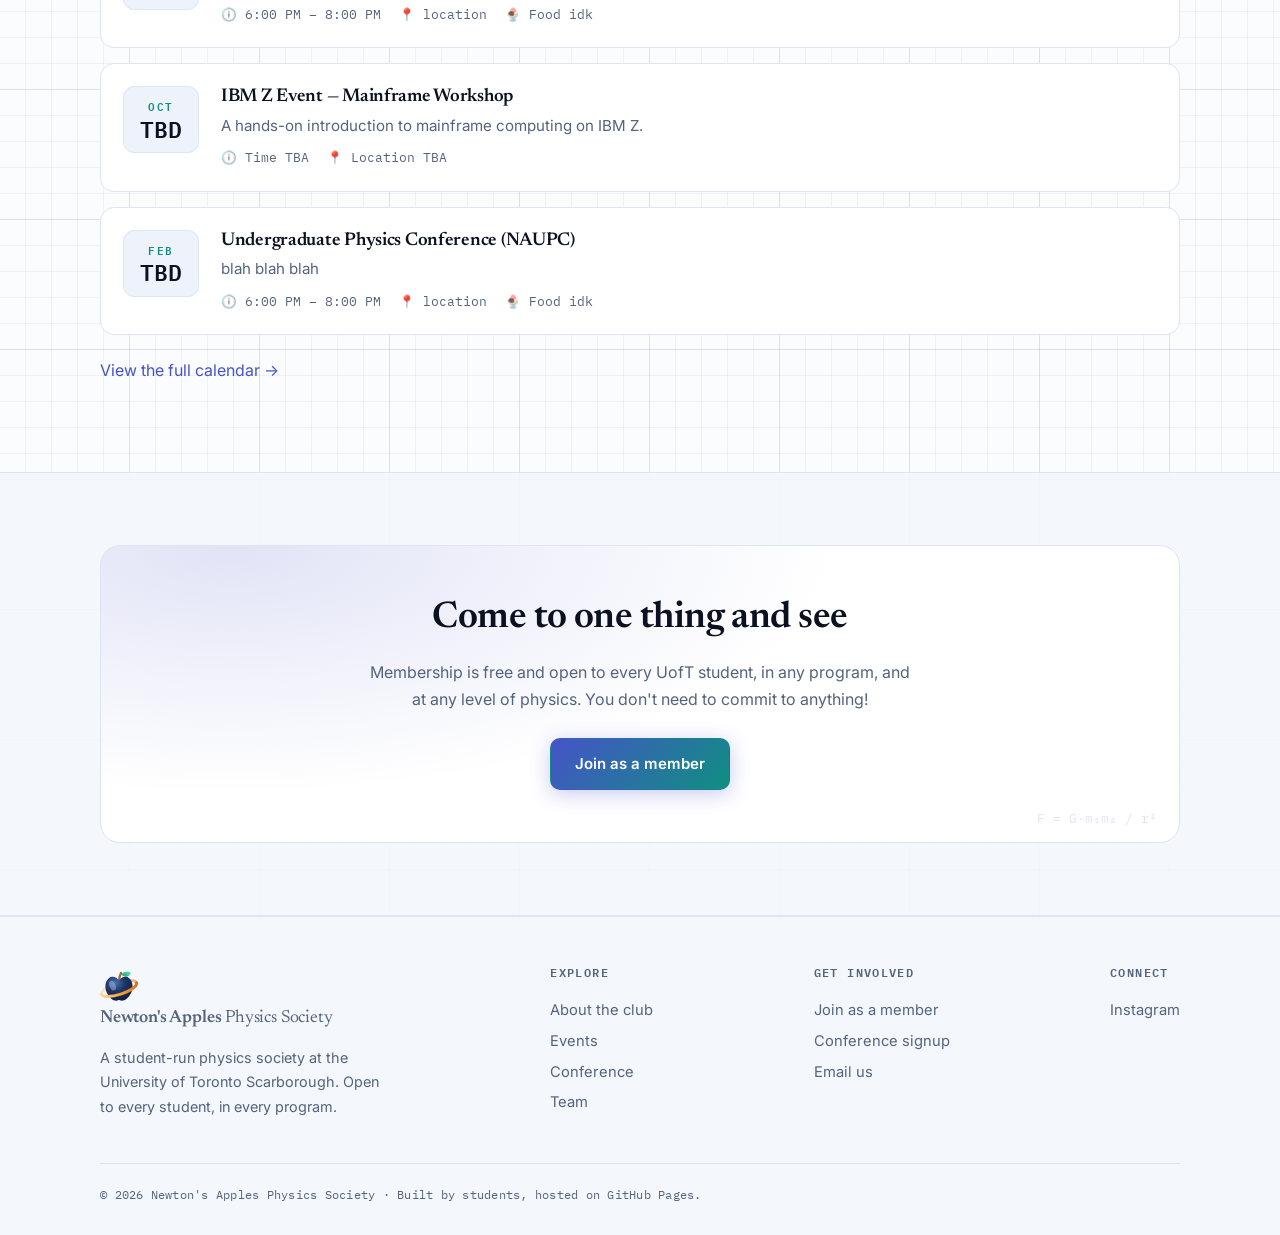
==== commit 17a9b135: "Shorten the conference title on the event cards The card itself was never wider — all six measure id" ====
--- a/index.html
+++ b/index.html
@@ -94,7 +94,7 @@
     <div class="event">
       <div class="event-date"><div class="mon">Feb</div><div class="day">TBD</div></div>
       <div class="event-body">
-        <h3>Newton's Apples Undergraduate Physics Conference (NAUPC)</h3>
+        <h3>Undergraduate Physics Conference (NAUPC)</h3>
         <p>blah blah blah</p>
         <div class="event-meta"><span>🕕 6:00 PM – 8:00 PM</span><span>📍 location</span><span>🍨 Food idk</span></div>
       </div>
--- a/assets/css/style.css
+++ b/assets/css/style.css
@@ -295,7 +295,7 @@
   font-family: var(--mono); font-size: .7rem; font-weight: 600;
   letter-spacing: .12em; text-transform: uppercase; color: var(--accent-2);
 }
-.event-date .day { font-family: var(--mono); font-size: 1.45rem; font-weight: 600; line-height: 1.15; }
+.event-date .day { font-family: var(--mono); font-size: 1.45rem; font-weight: 600; line-height: 1.15; white-space: nowrap; }
 .event-body { flex: 1; min-width: 0; }
 .event-body h3 { margin-bottom: .3em; }
 .event-body p { color: var(--muted); margin: 0 0 .6em; font-size: .945rem; }
@@ -479,9 +479,24 @@
 @media (max-width: 760px) {
   .hero { padding: 58px 0 50px; }
   .hero::after { width: 320px; height: 320px; top: -60px; right: -120px; opacity: .12; }
-  .event { flex-direction: column; gap: 14px; }
-  .event-date { width: auto; display: inline-flex; gap: 9px; align-items: baseline; padding: 6px 14px; }
+  /* Keep the calendar tile beside the event rather than stacking it into a
+     banner — it stays readable as a date and costs no vertical space. */
+  .event { gap: 14px; padding: 18px; }
+  .event-date { width: 62px; padding: 8px 5px; }
+  .event-date .mon { font-size: .64rem; letter-spacing: .1em; }
+  .event-date .day { font-size: 1.2rem; }
+  .event-meta { gap: 12px; font-size: .75rem; }
+  .tags { margin-top: 11px; }
   .cta::after { display: none; }
+}
+
+/* Smallest phones: shave the tile again so the title keeps a usable column. */
+@media (max-width: 360px) {
+  .event { gap: 11px; padding: 15px; }
+  .event-date { width: 54px; padding: 7px 4px; }
+  .event-date .mon { font-size: .6rem; }
+  .event-date .day { font-size: 1.08rem; }
+  .event-meta { gap: 9px; }
 }
 
 @media (prefers-reduced-motion: reduce) {
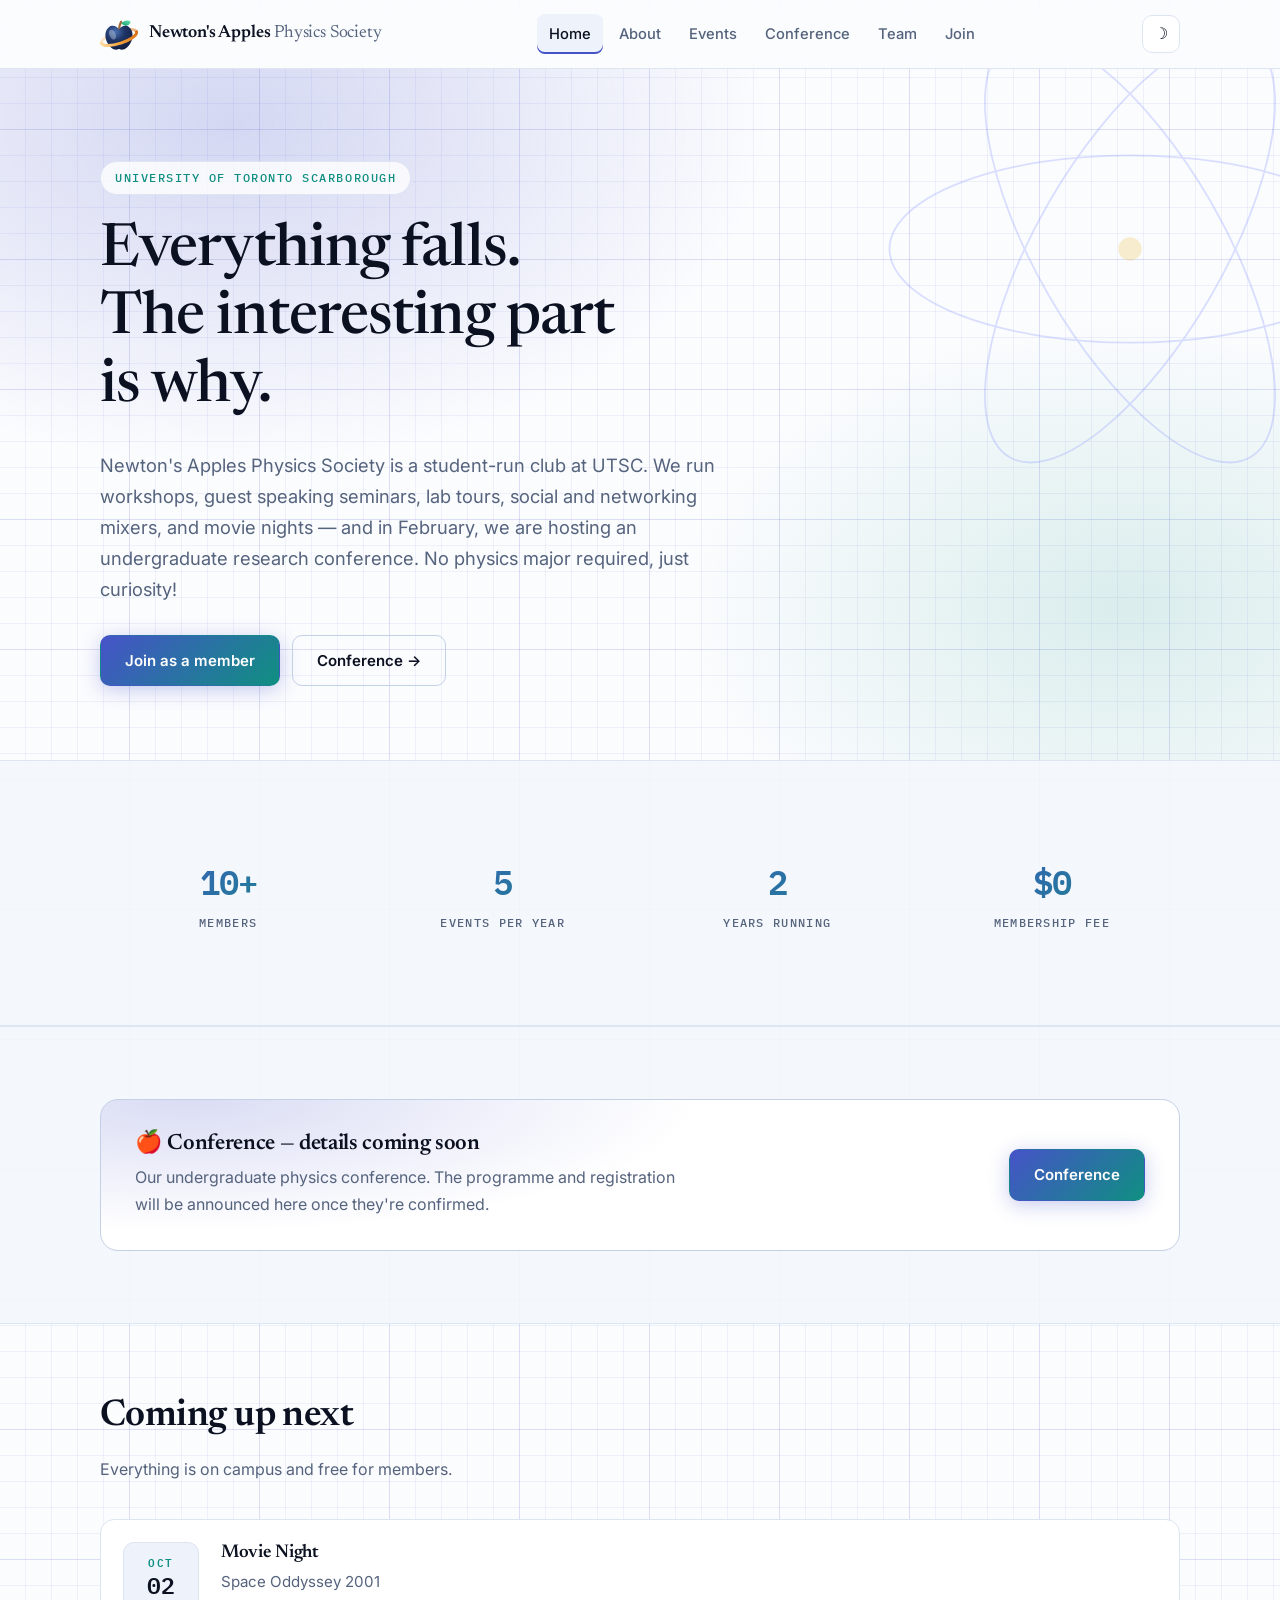
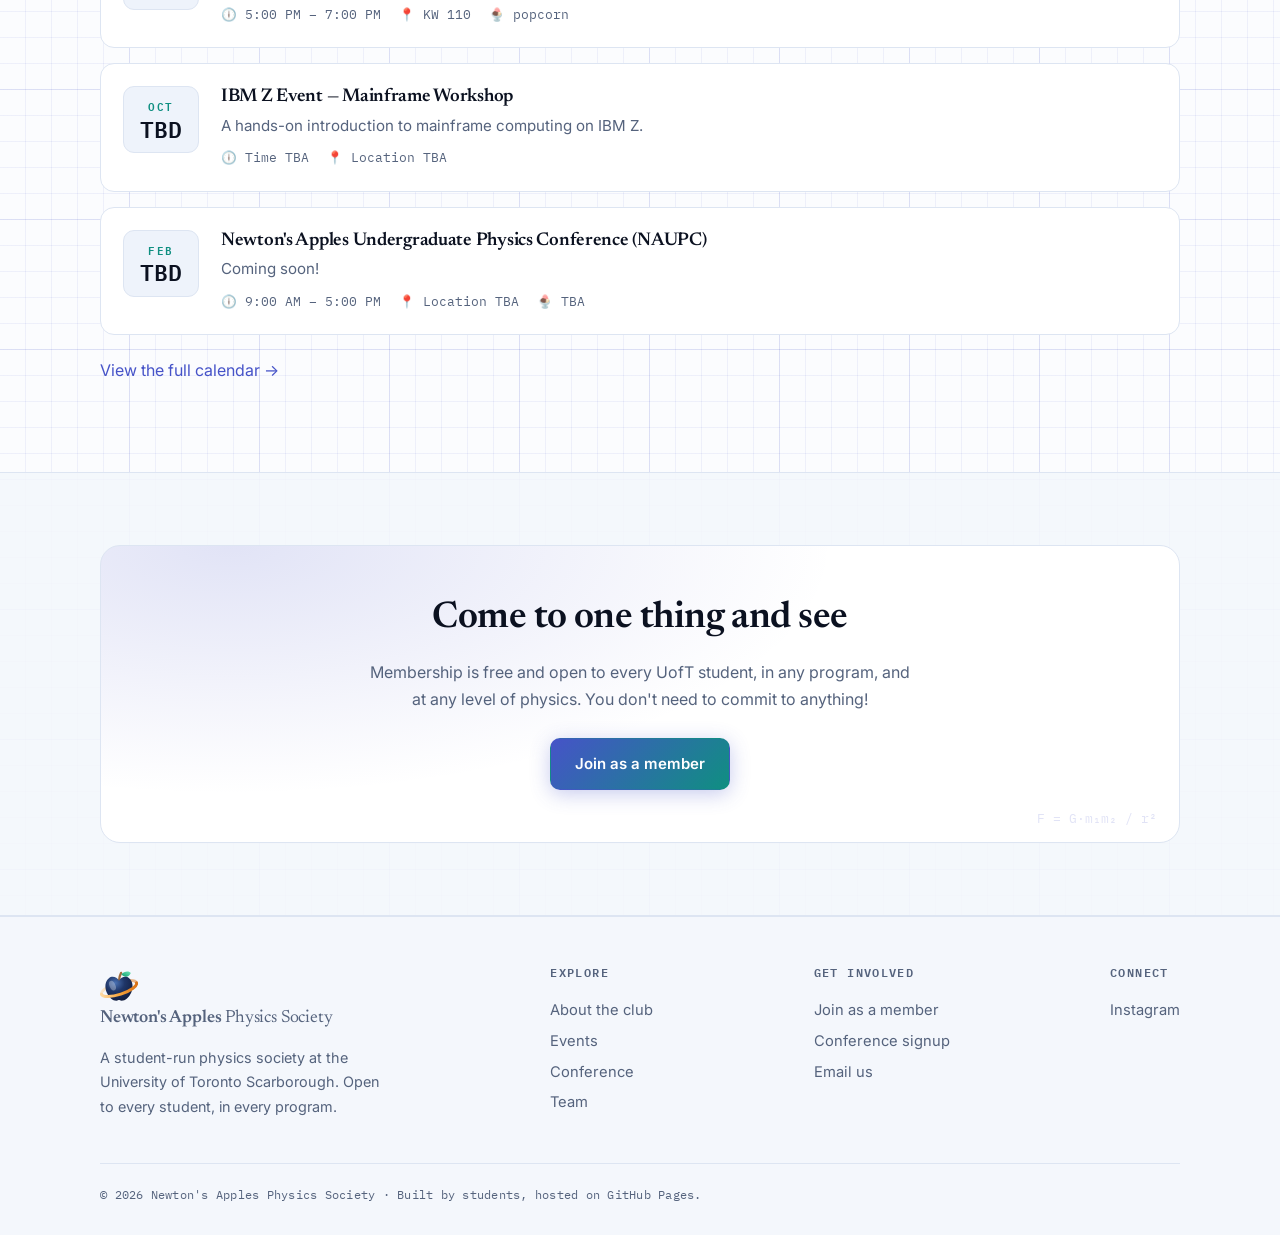
==== commit 0cb68ef2: "Update event details and timings in index.html" ====
--- a/index.html
+++ b/index.html
@@ -74,11 +74,11 @@
     </div>
 
     <div class="event">
-      <div class="event-date"><div class="mon">Sep</div><div class="day">15</div></div>
+      <div class="event-date"><div class="mon">Oct</div><div class="day">02</div></div>
       <div class="event-body">
         <h3>Movie Night</h3>
-        <p>blah blah blah</p>
-        <div class="event-meta"><span>🕕 6:00 PM – 8:00 PM</span><span>📍 location</span><span>🍨 Food idk</span></div>
+        <p>Space Oddyssey 2001</p>
+        <div class="event-meta"><span>🕕 5:00 PM – 7:00 PM</span><span>📍 KW 110</span><span>🍨 popcorn</span></div>
       </div>
     </div>
 
@@ -94,9 +94,9 @@
     <div class="event">
       <div class="event-date"><div class="mon">Feb</div><div class="day">TBD</div></div>
       <div class="event-body">
-        <h3>Undergraduate Physics Conference (NAUPC)</h3>
-        <p>blah blah blah</p>
-        <div class="event-meta"><span>🕕 6:00 PM – 8:00 PM</span><span>📍 location</span><span>🍨 Food idk</span></div>
+        <h3>Newton's Apples Undergraduate Physics Conference (NAUPC)</h3>
+        <p>Coming soon!</p>
+        <div class="event-meta"><span>🕕 9:00 AM – 5:00 PM</span><span>📍 Location TBA</span><span>🍨 TBA</span></div>
       </div>
     </div>
 
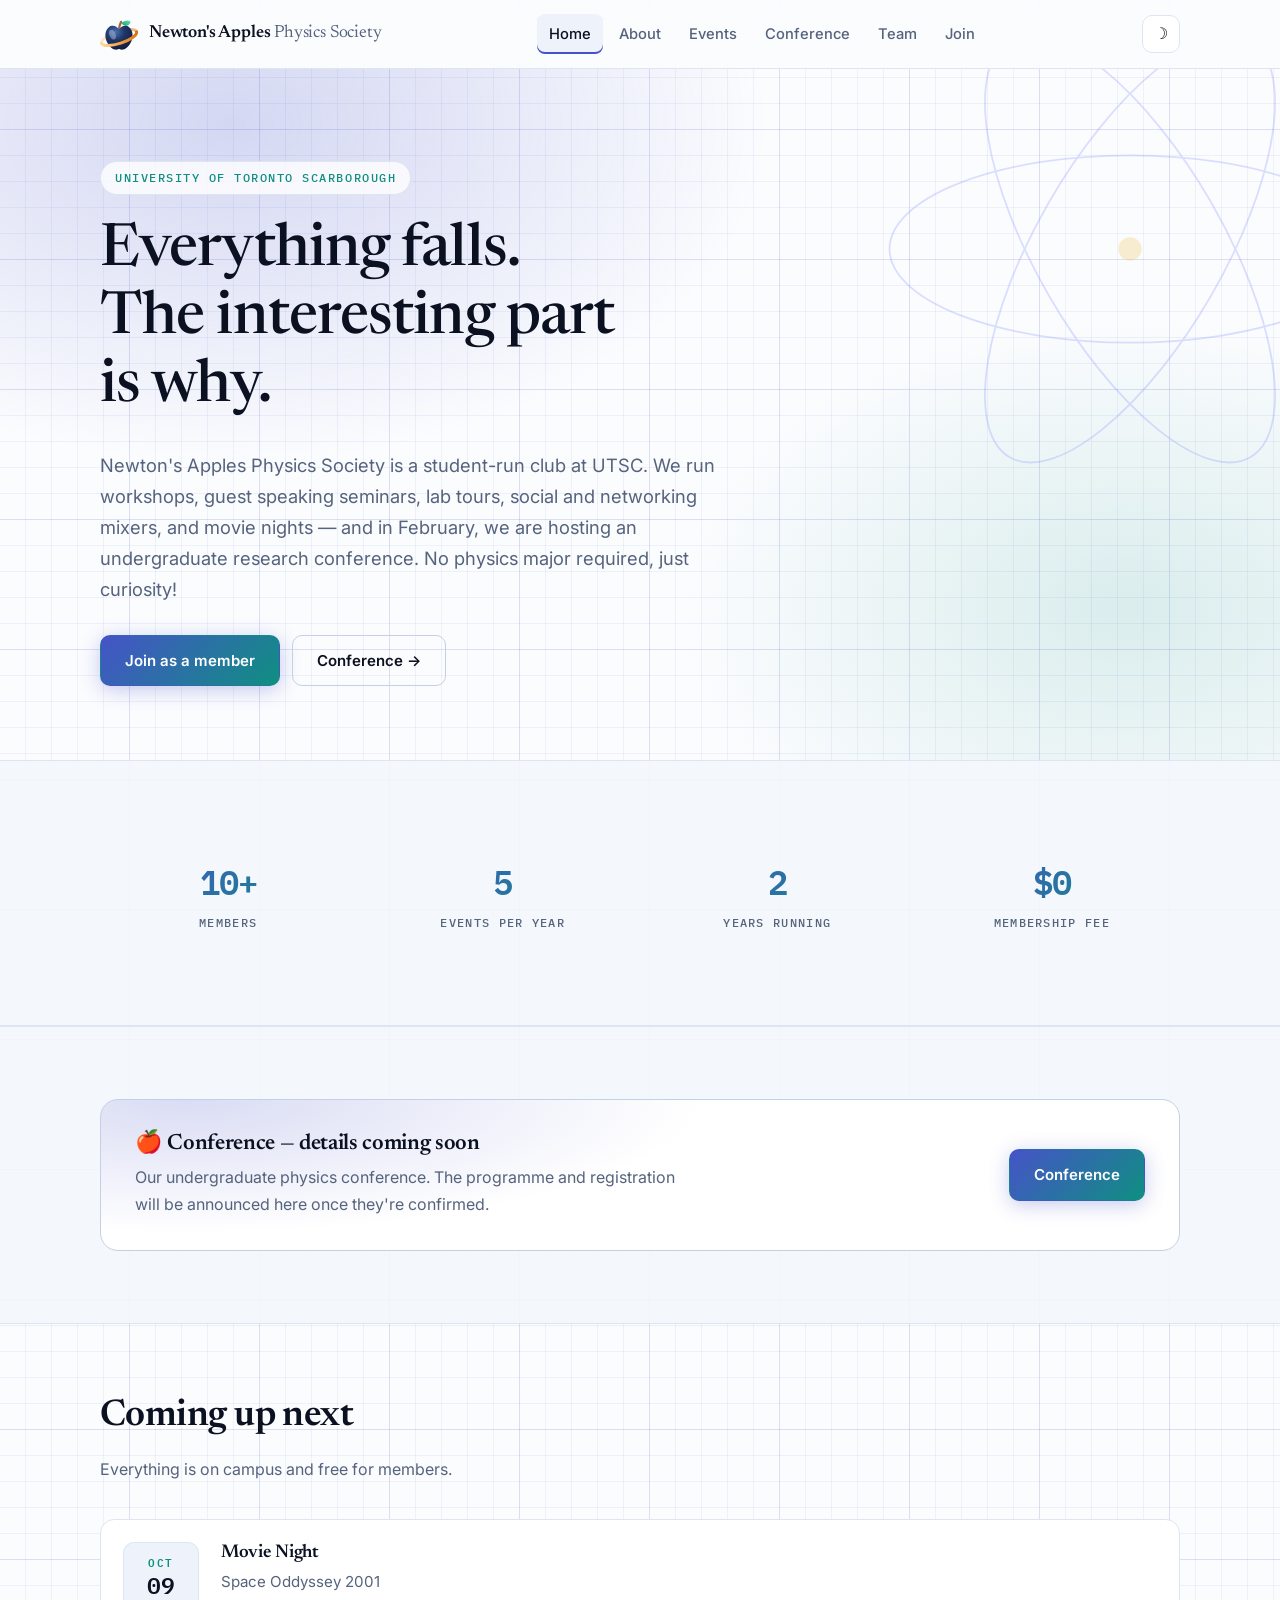
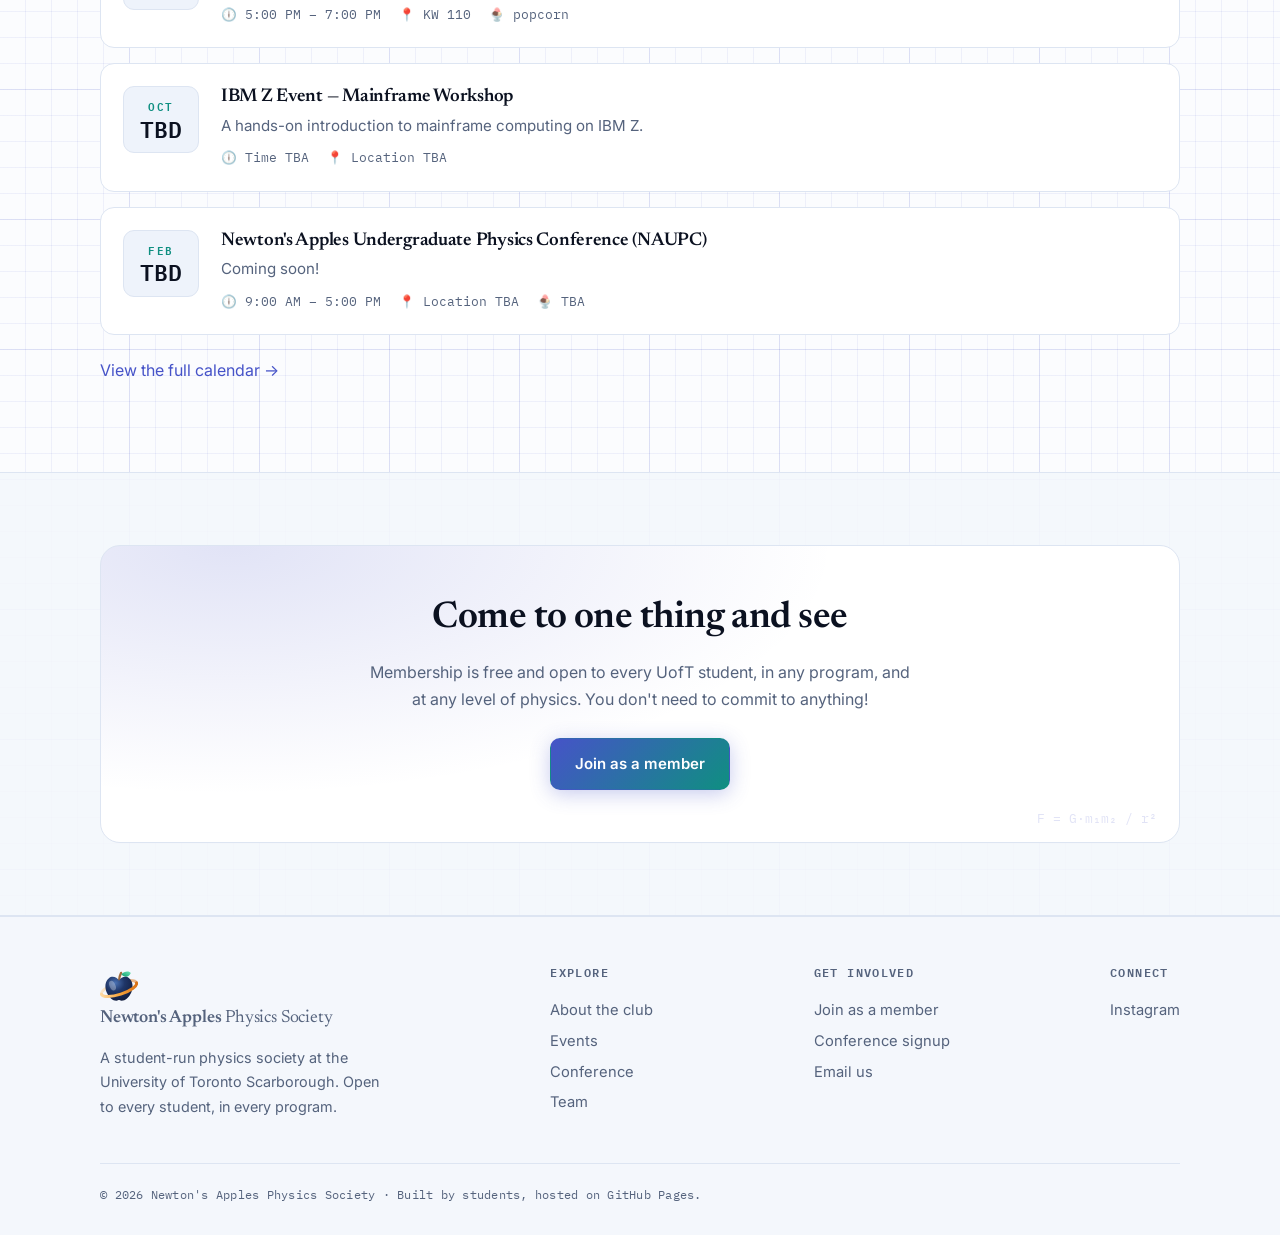
==== commit 6bd3522a: "Update event date from Oct 2 to Oct 9" ====
--- a/index.html
+++ b/index.html
@@ -74,7 +74,7 @@
     </div>
 
     <div class="event">
-      <div class="event-date"><div class="mon">Oct</div><div class="day">02</div></div>
+      <div class="event-date"><div class="mon">Oct</div><div class="day">09</div></div>
       <div class="event-body">
         <h3>Movie Night</h3>
         <p>Space Oddyssey 2001</p>
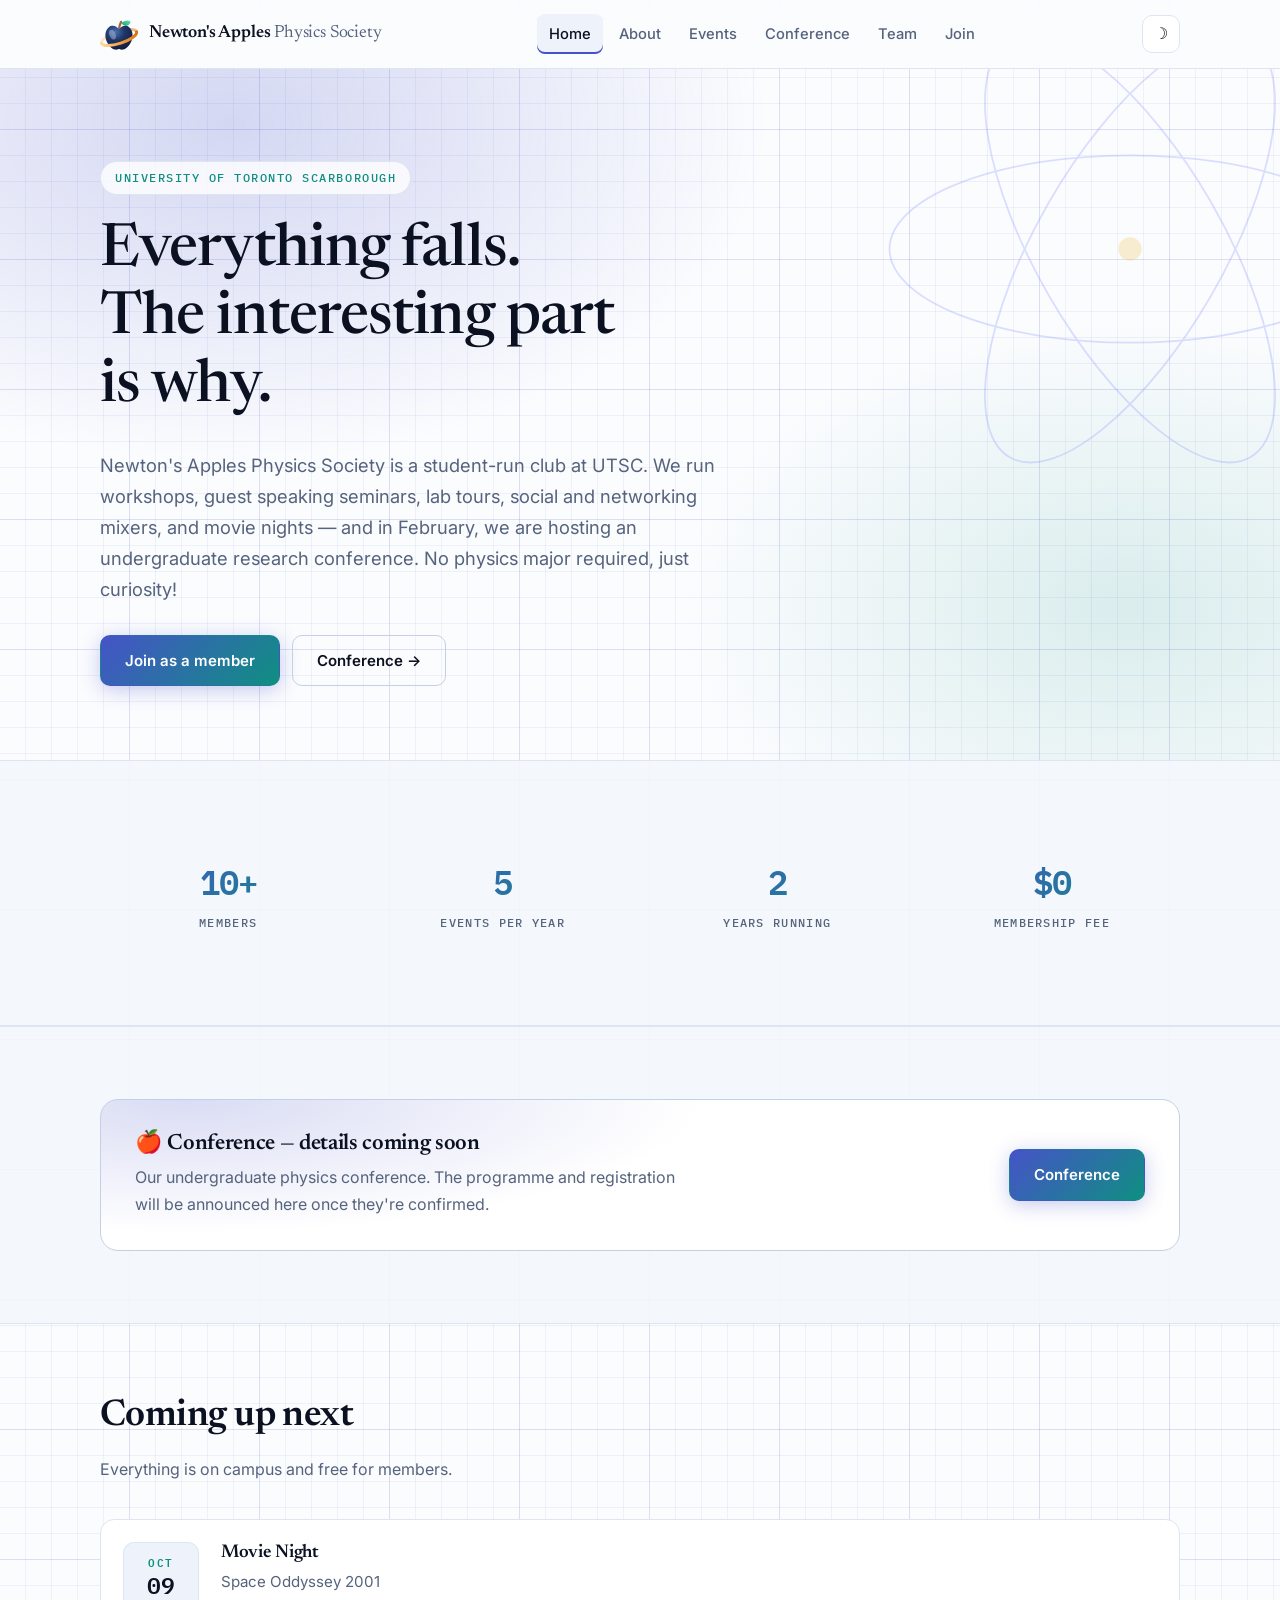
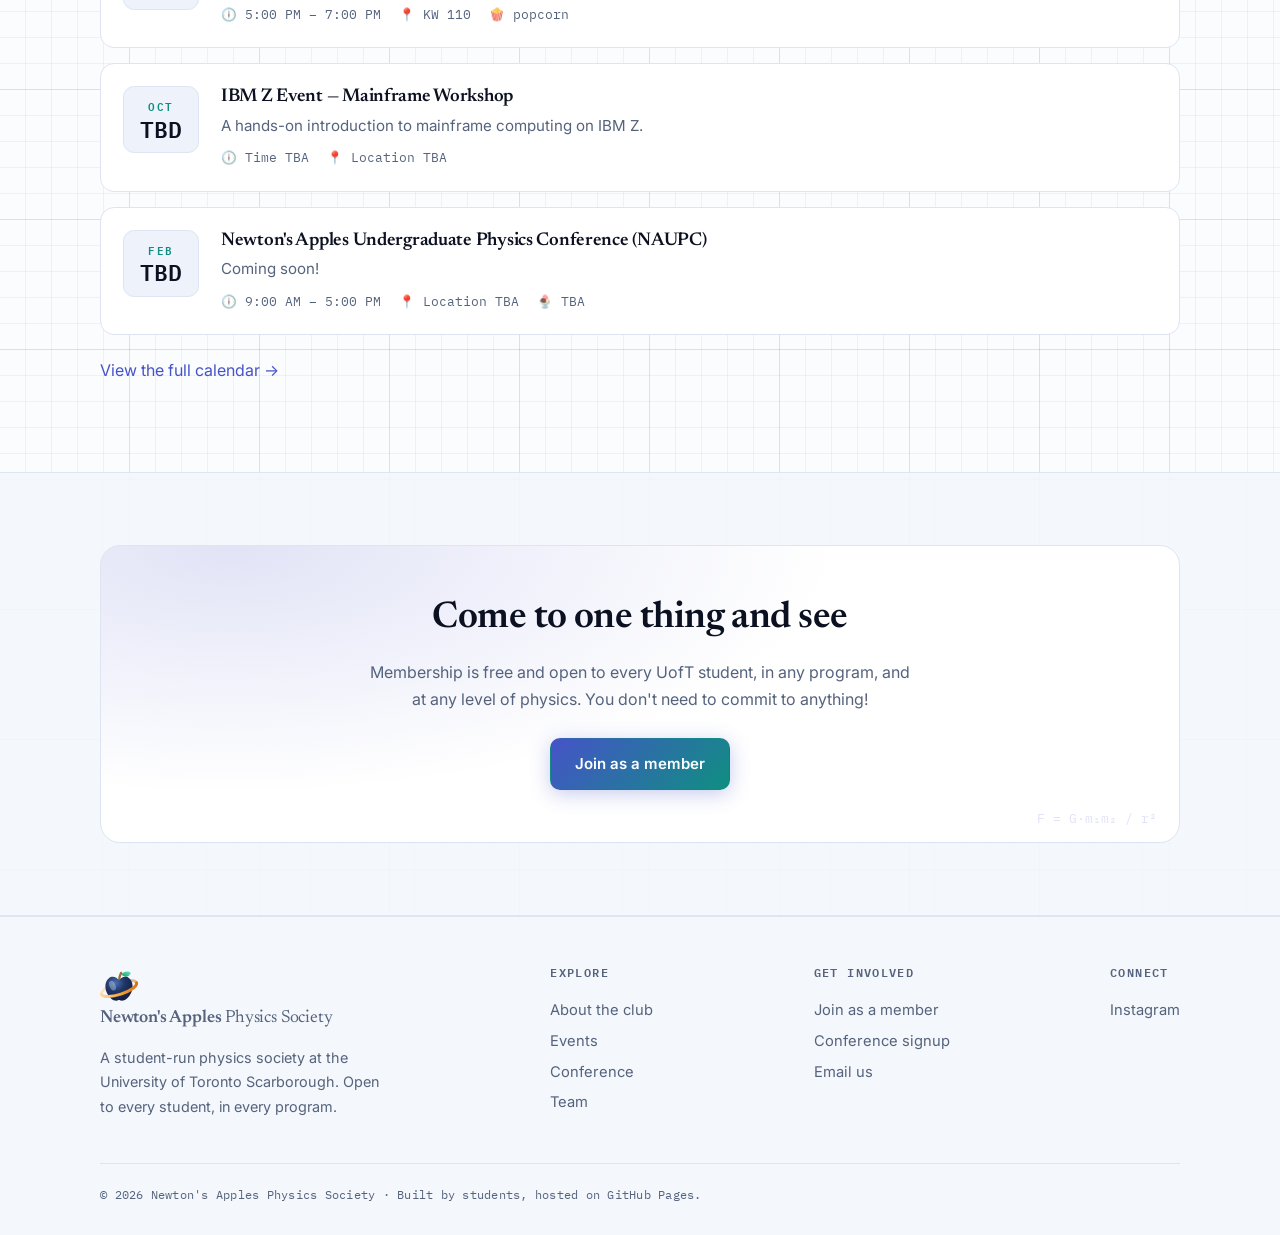
==== commit 20f37eab: "Fix popcorn emoji in event meta section" ====
--- a/index.html
+++ b/index.html
@@ -78,7 +78,7 @@
       <div class="event-body">
         <h3>Movie Night</h3>
         <p>Space Oddyssey 2001</p>
-        <div class="event-meta"><span>🕕 5:00 PM – 7:00 PM</span><span>📍 KW 110</span><span>🍨 popcorn</span></div>
+        <div class="event-meta"><span>🕕 5:00 PM – 7:00 PM</span><span>📍 KW 110</span><span>🍿 popcorn</span></div>
       </div>
     </div>
 
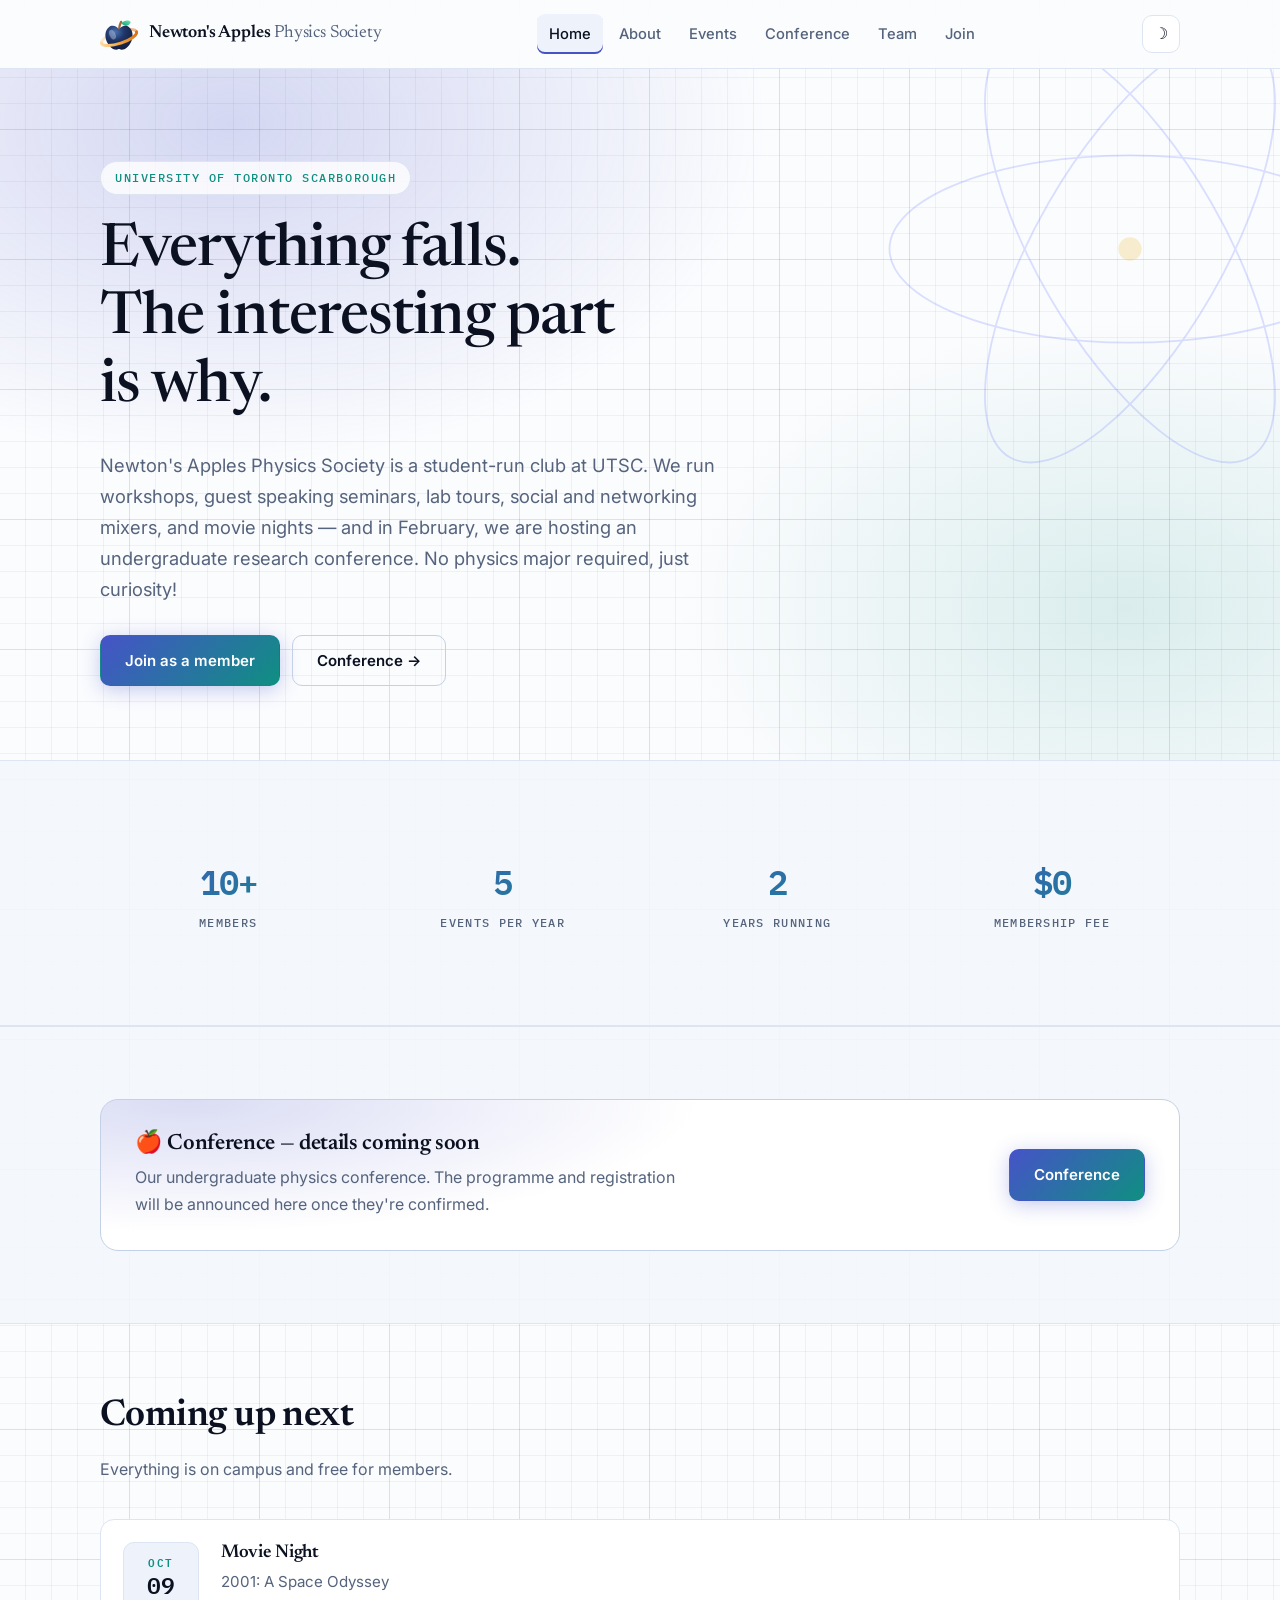
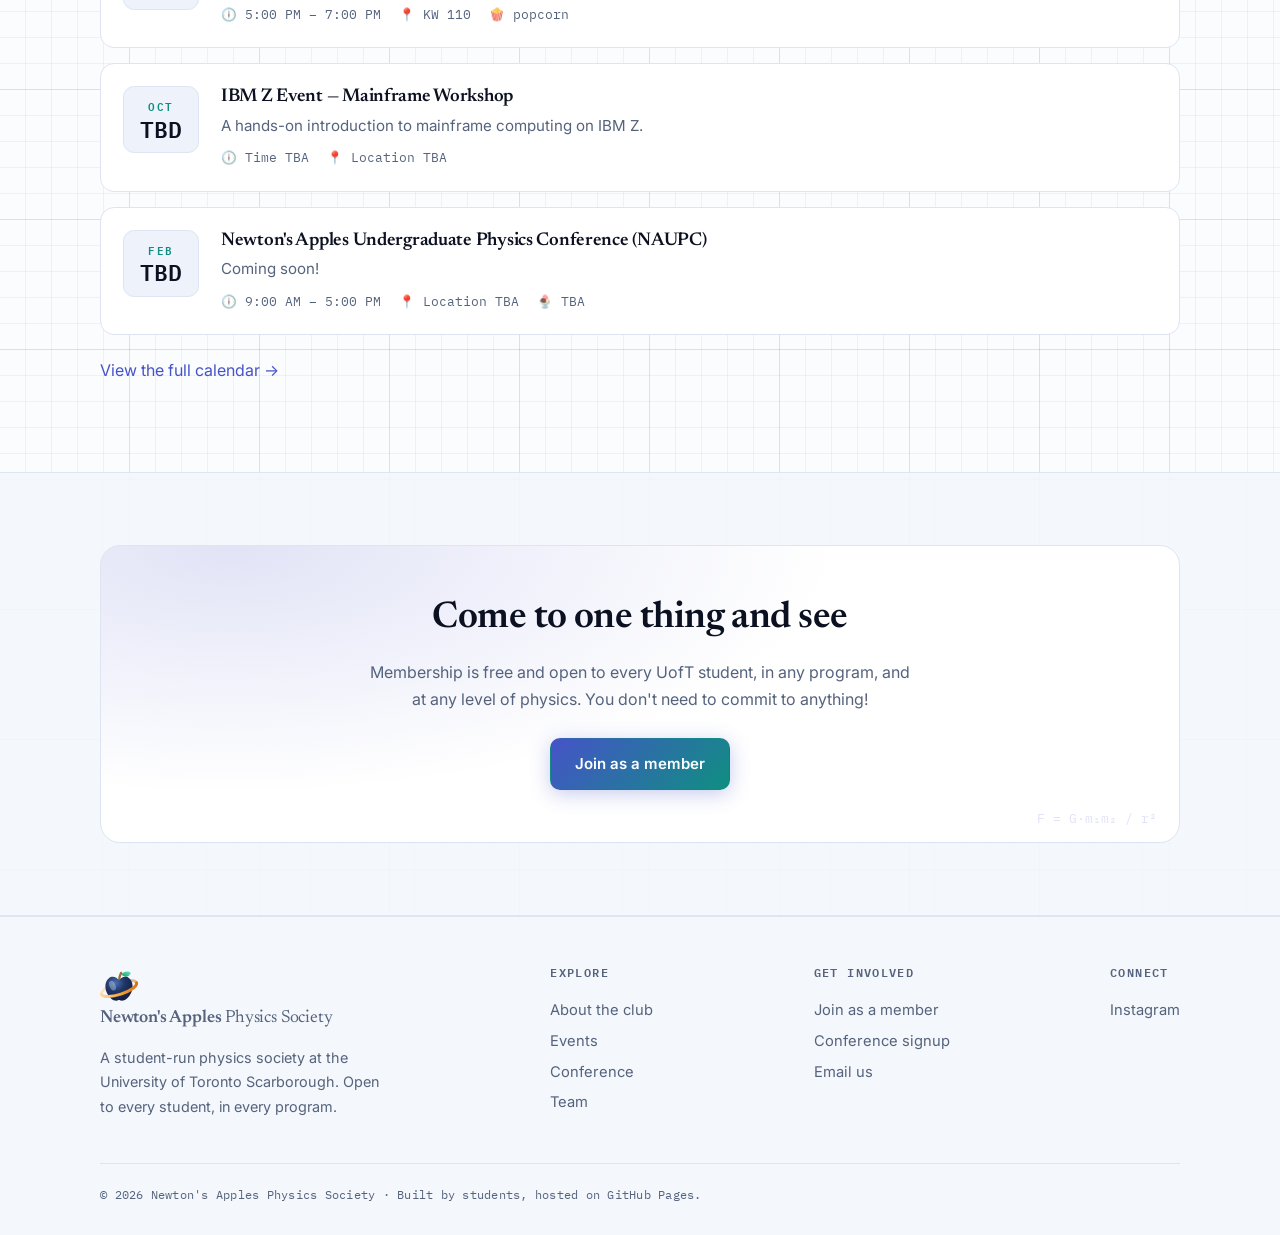
==== commit 939fc742: "Correct movie title in event description" ====
--- a/index.html
+++ b/index.html
@@ -77,7 +77,7 @@
       <div class="event-date"><div class="mon">Oct</div><div class="day">09</div></div>
       <div class="event-body">
         <h3>Movie Night</h3>
-        <p>Space Oddyssey 2001</p>
+        <p>2001: A Space Odyssey</p>
         <div class="event-meta"><span>🕕 5:00 PM – 7:00 PM</span><span>📍 KW 110</span><span>🍿 popcorn</span></div>
       </div>
     </div>
